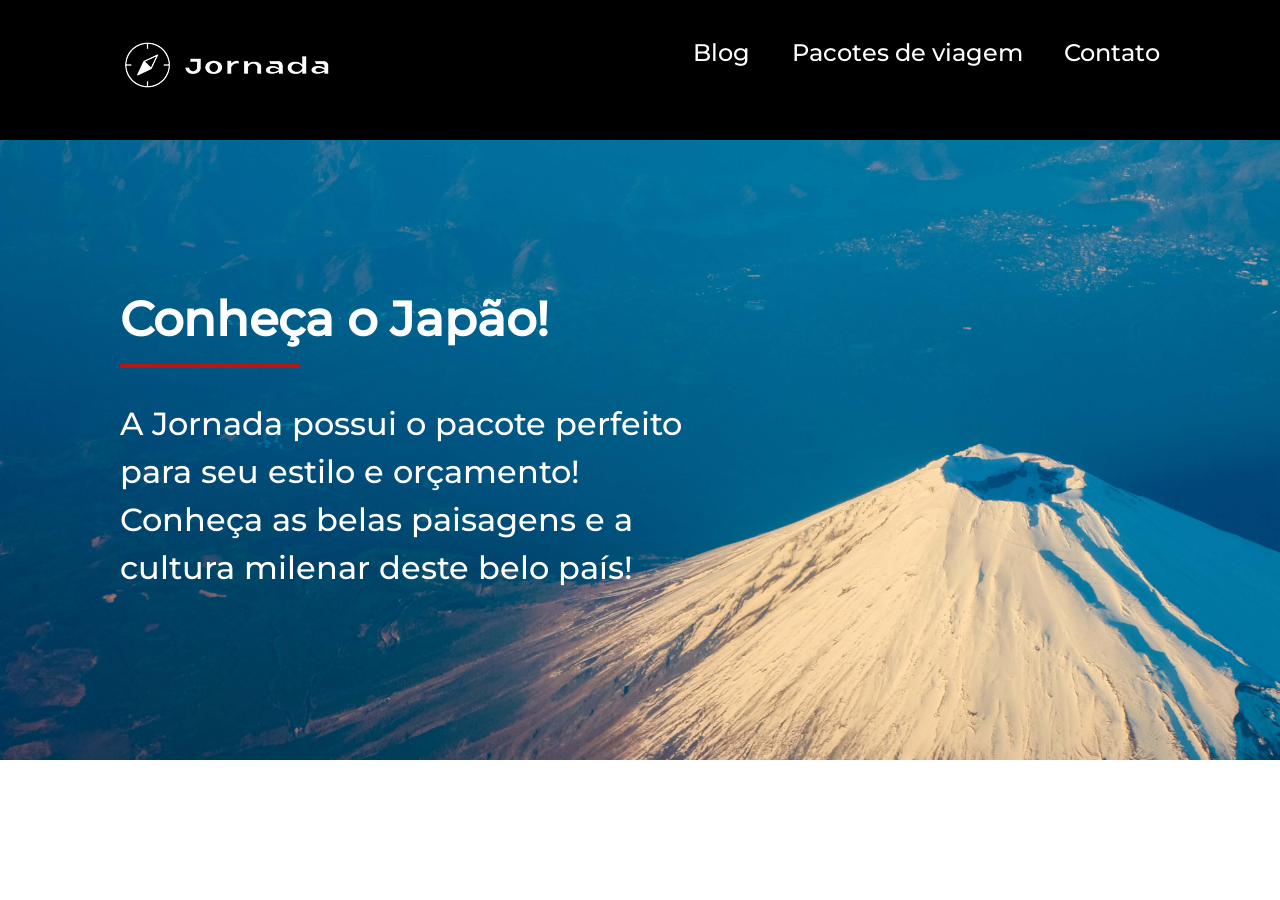
==== pacotes-de-viagem.html @ 2bd560ca "finaliza secao de hero" ====
<!doctype html>
<html lang="pt-br">
  <head>
    <meta charset="UTF-8" />
    <meta name="viewport" content="width=device-width, initial-scale=1.0" />
    <meta
      name="description"
      content="Jornada Viagens, uma agência apaixonada por criar viagens inesquecíveis"
    />
    <meta name="og:title" content="Jornada Viagens" />
    <meta
      name="og:description "
      content="Jornada Viagens, somos uma agência apaixonada por criar viagens inesquecíveis"
    />
    <meta
      name="og:image "
      content="https://juliazucarelli.github.io/jornada-viagens/img/logo-footer.png"
    />
    <meta name="og:type " content="website" />
    <meta
      name="og:url "
      content="https://juliazucarelli.github.io/jornada-viagens"
    />

    <link rel="stylesheet" href="./css/style.css" />
    <link rel="icon" href="favicon.svg" type="xml/svg" />
    <title>Jornada Viagens</title>
  </head>
  <body>
    <header class="main-header">
      <a class="logo" href="index.html" title="voltar para a página inicial">
        <img
          class="img-mobile"
          src="img/bussola-jornada-branca.png"
          alt="bussola do logo Jornada Viagens na cor branca"
        />
        <img
          class="img-desktop"
          src="img/bussola-texto-jornada-branca.png"
          alt="bussola do logo Jornada Viagens na cor branca"
        />
      </a>
      <div class="navigation-menu">
        <label for="menu"> <img src="img/menu.png" alt="menu" /> </label>
        <input type="checkbox" name="" id="menu" hidden />
        <nav>
          <ul class="list-links">
            <li>
              <a href="blog.html" target="_blank" title="acessar blog">Blog</a>
            </li>
            <li>
              <a
                href="pacotes.html"
                target="_blank"
                title="acessar pacotes de viagem"
                >Pacotes de viagem</a
              >
            </li>
            <li>
              <a href="contato.html" target="_blank" title="acessar contato"
                >Contato</a
              >
            </li>
          </ul>
        </nav>
      </div>
    </header>

    <section class="travel-packages hero">
      <div class="hero-img">
        <div class="hero-content">
          <h1>Conheça o Japão!</h1>
          <hr />
          <p>
            A Jornada possui o pacote perfeito para seu estilo e orçamento!
            Conheça as belas paisagens e a cultura milenar deste belo país!
          </p>
        </div>
      </div>
    </section>
  </body>
</html>
---- css/style.css ----
@import url(global.css);
@import url(header.css);
@import url(hero.css);
@import url(offers.css);
@import url(categories.css);
@import url(destinations.css);
@import url(payments.css);
@import url(testimonials.css);
@import url(footer.css);
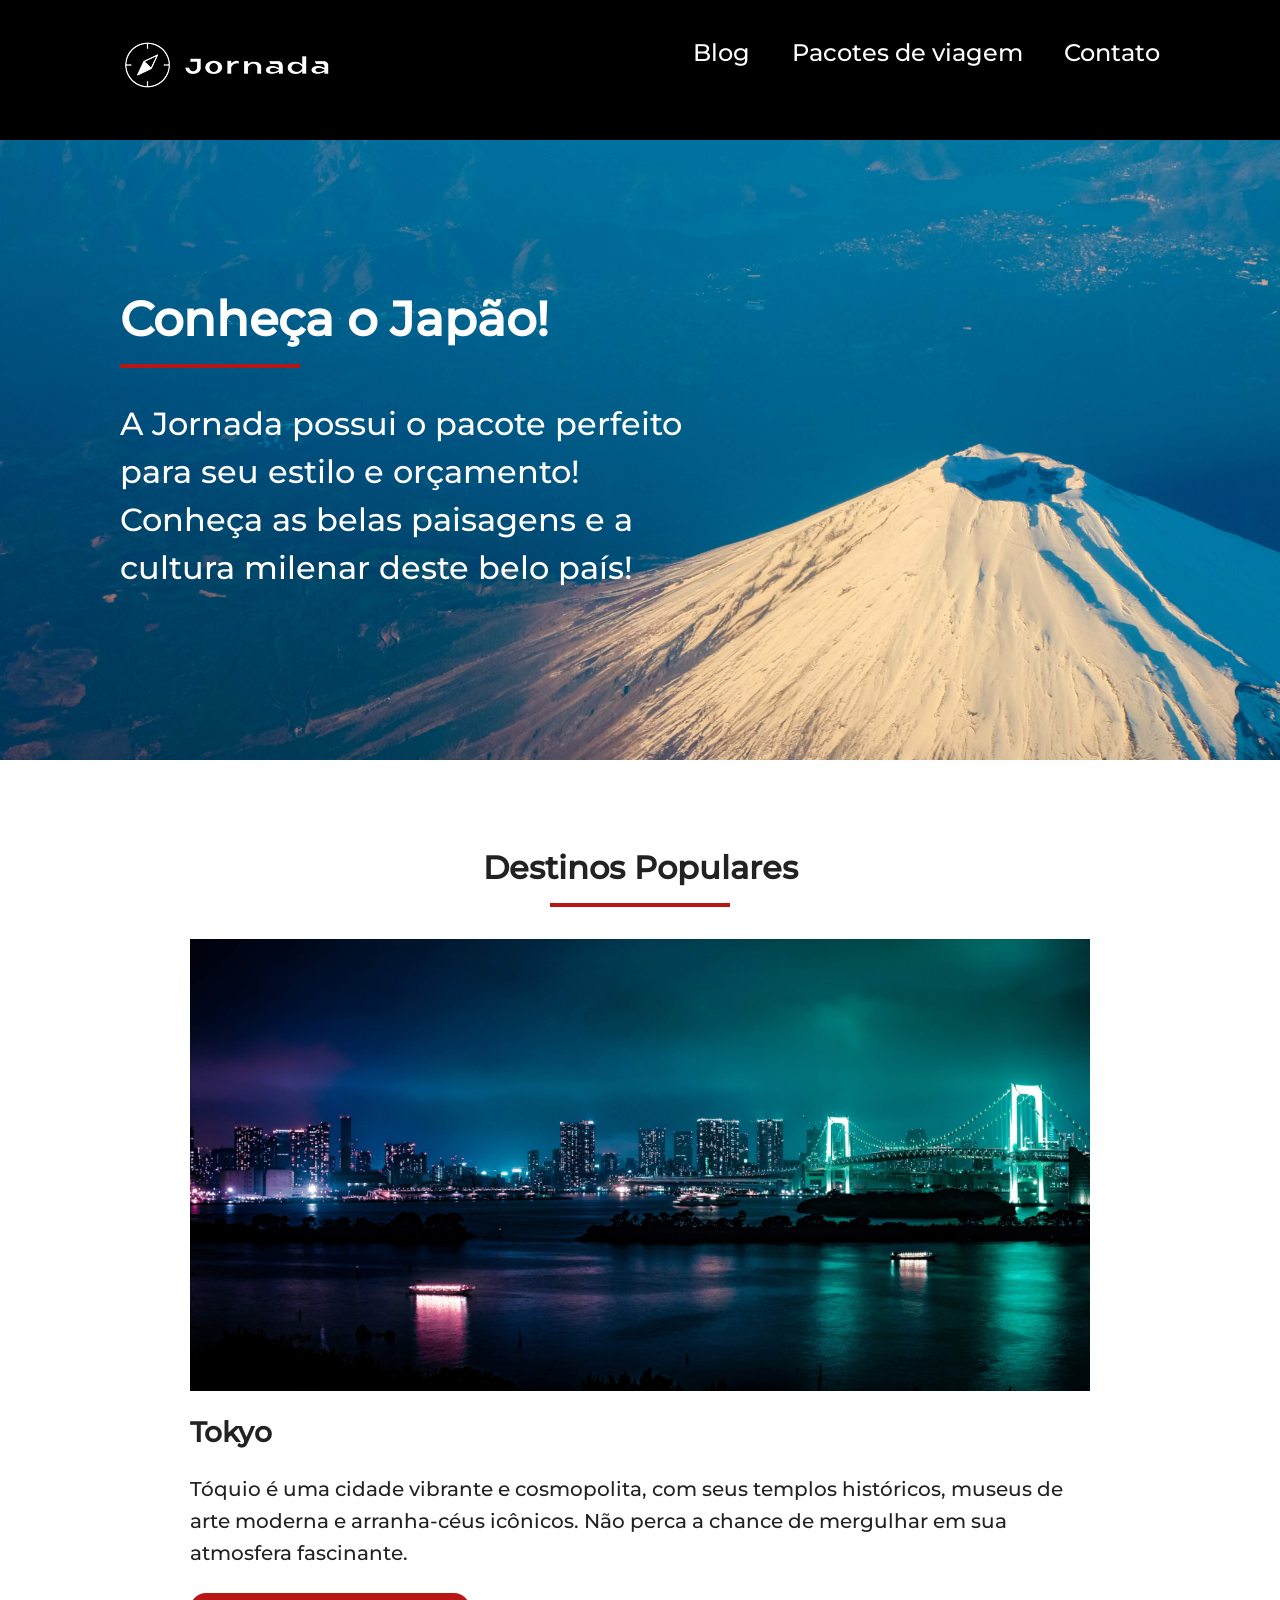
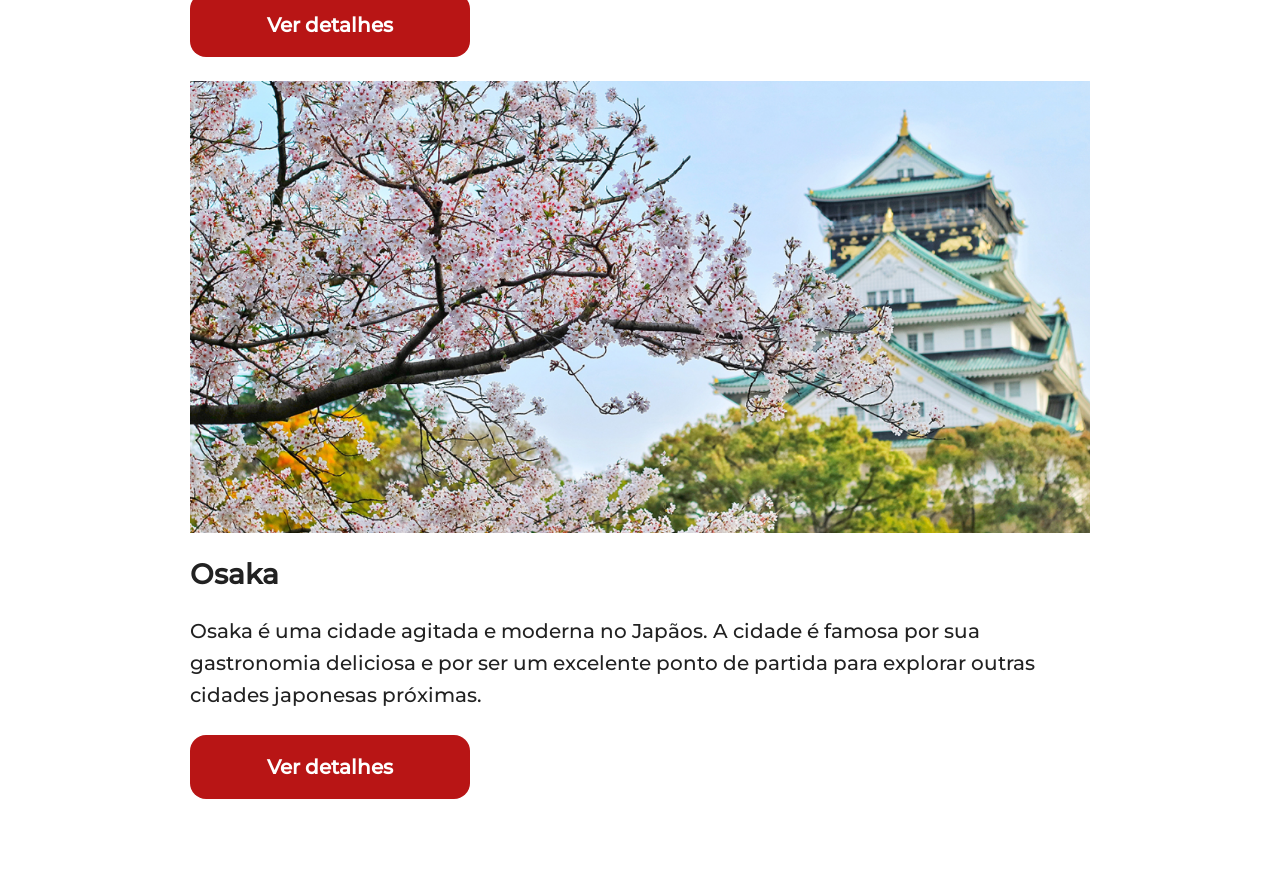
==== commit 307dfbe7: "adiciona sessao de destinos de excursao" ====
--- a/pacotes-de-viagem.html
+++ b/pacotes-de-viagem.html
@@ -78,5 +78,55 @@
         </div>
       </div>
     </section>
+
+    <section class="destination section">
+      <div class="section-title">
+        <h2>Destinos Populares</h2>
+        <hr />
+      </div>
+      <div class="destination-items">
+        <article class="item tokyo">
+          <header>
+            <div class="img-item"></div>
+            <h3 class="content-title">Tokyo</h3>
+          </header>
+          <p class="content-text">
+            Tóquio é uma cidade vibrante e cosmopolita, com seus templos
+            históricos, museus de arte moderna e arranha-céus icônicos. Não
+            perca a chance de mergulhar em sua atmosfera fascinante.
+          </p>
+          <footer>
+            <a
+              href="#"
+              class="button"
+              target="_blank"
+              title="veja mais detalhes do destino Tokyo"
+              >Ver detalhes</a
+            >
+          </footer>
+        </article>
+
+        <article class="item osaka">
+          <header>
+            <div class="img-item"></div>
+            <h3 class="content-title">Osaka</h3>
+          </header>
+          <p class="content-text">
+            Osaka é uma cidade agitada e moderna no Japãos. A cidade é famosa
+            por sua gastronomia deliciosa e por ser um excelente ponto de
+            partida para explorar outras cidades japonesas próximas.
+          </p>
+          <footer>
+            <a
+              href="#"
+              class="button"
+              target="_blank"
+              title="veja mais detalhes do destino Osaka"
+              >Ver detalhes</a
+            >
+          </footer>
+        </article>
+      </div>
+    </section>
   </body>
 </html>
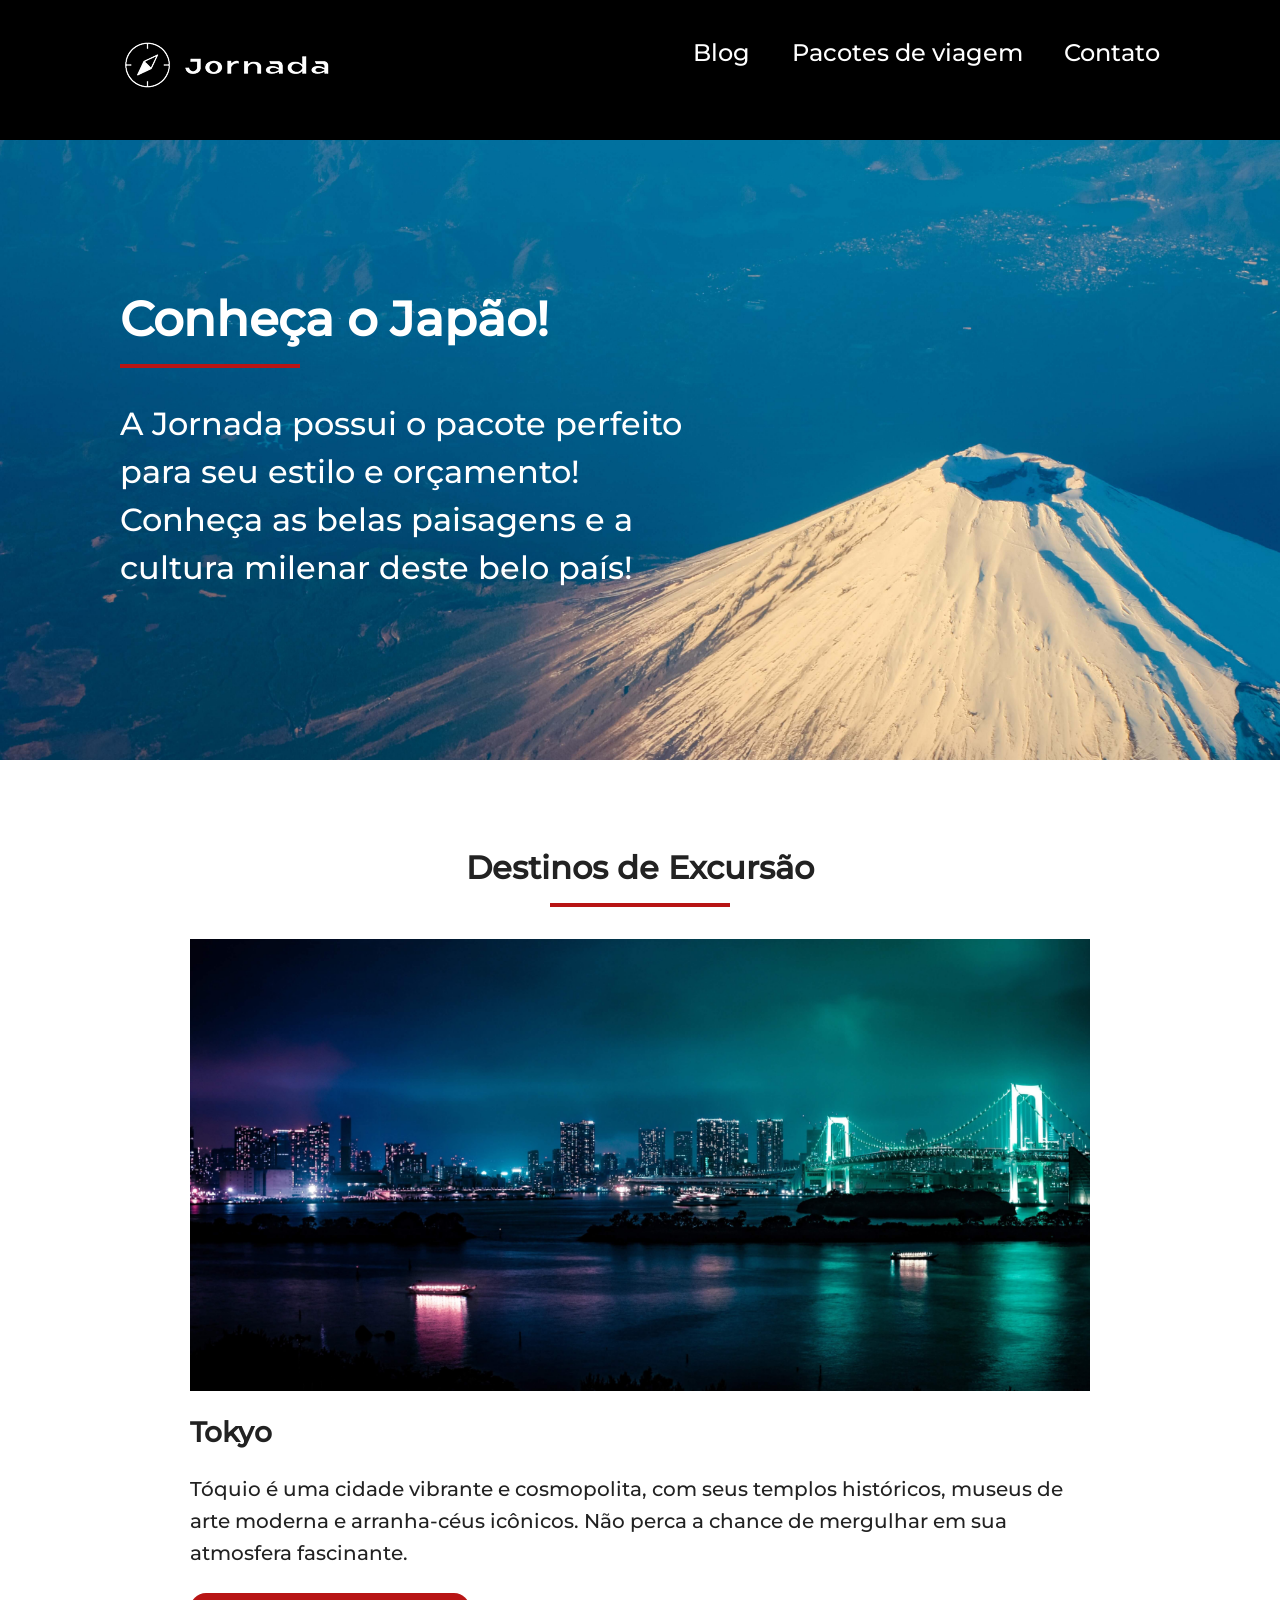
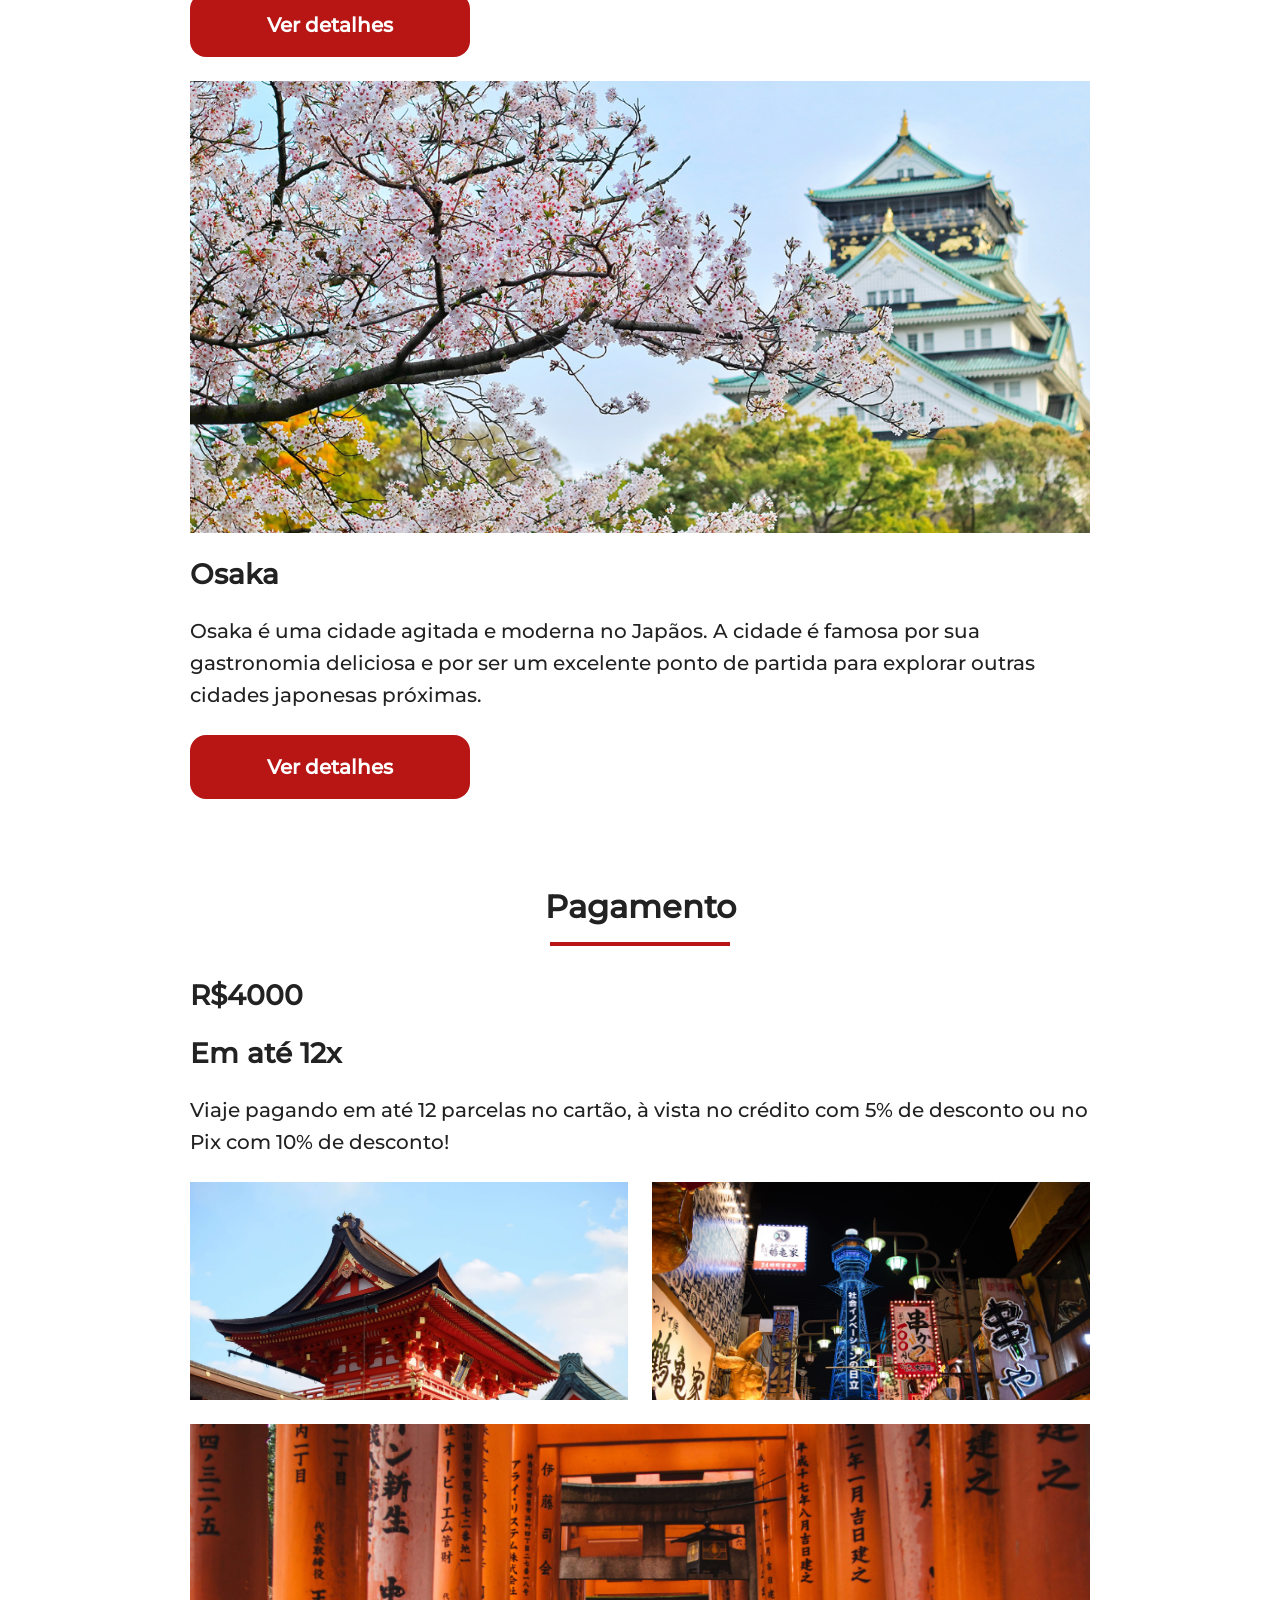
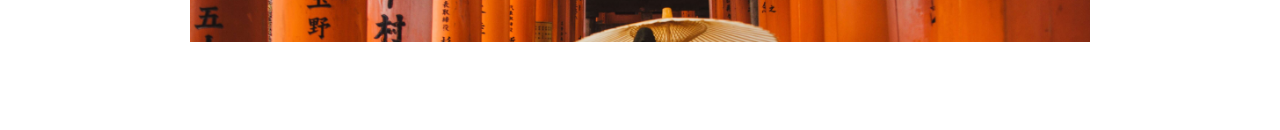
==== commit ebfe2115: "adiciona sessao de parcelamento" ====
--- a/pacotes-de-viagem.html
+++ b/pacotes-de-viagem.html
@@ -81,7 +81,7 @@
 
     <section class="destination section">
       <div class="section-title">
-        <h2>Destinos Populares</h2>
+        <h2>Destinos de Excursão</h2>
         <hr />
       </div>
       <div class="destination-items">
@@ -128,5 +128,37 @@
         </article>
       </div>
     </section>
+
+    <section class="travel-packages payments section">
+      <div class="section-title">
+        <h2>Pagamento</h2>
+        <hr />
+      </div>
+      <div class="content-container">
+        <div class="text-content">
+          <h3 class="content-title">R$4000</h3>
+          <h3 class="content-title">Em até 12x</h3>
+
+          <p class="content-text">
+            Viaje pagando em até 12 parcelas no cartão, à vista no crédito com
+            5% de desconto ou no Pix com 10% de desconto!
+          </p>
+          <!-- <footer>
+            <a
+              href="#"
+              class="button"
+              target="_blank"
+              title="veja mais detalhes do destino Tokyo"
+              >Ver detalhes</a
+            >
+          </footer> -->
+        </div>
+        <div class="image-gallery">
+          <div class="image first"></div>
+          <div class="image second"></div>
+          <div class="image thirdy colspan-2"></div>
+        </div>
+      </div>
+    </section>
   </body>
 </html>
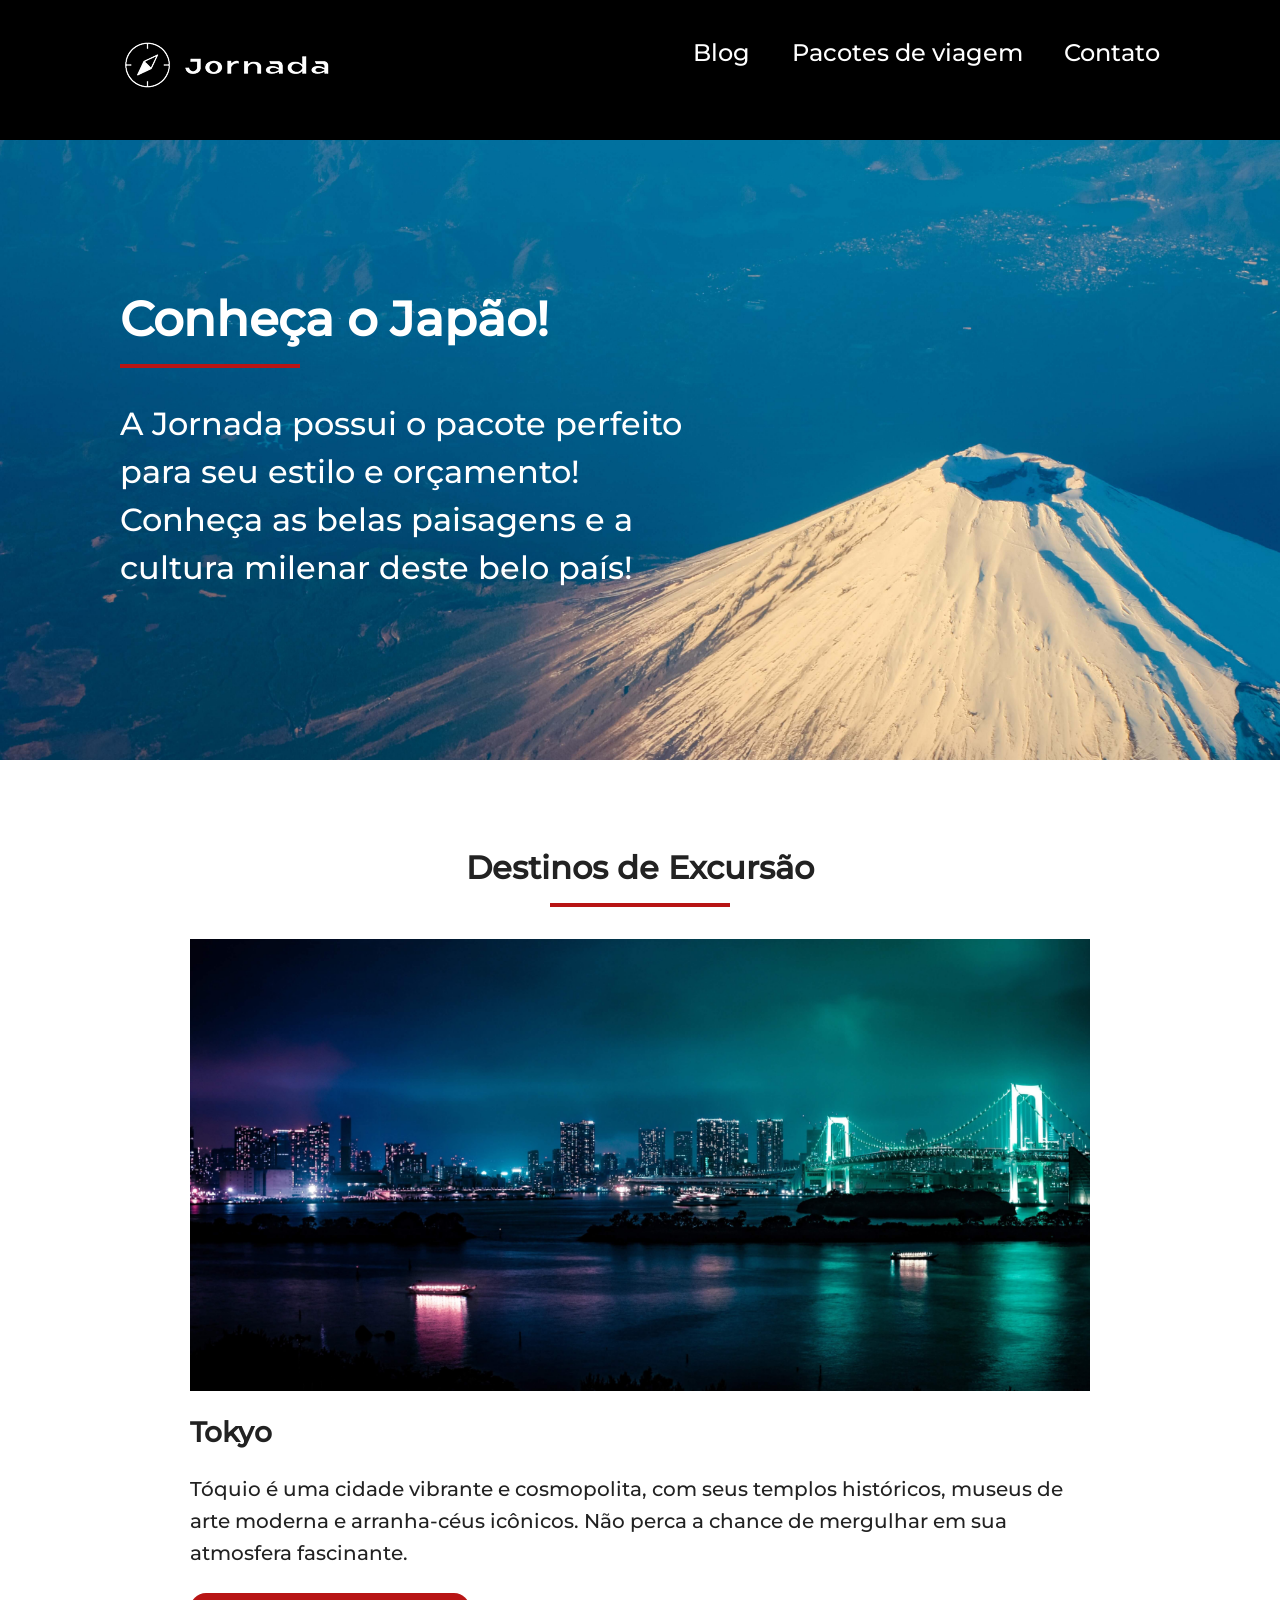
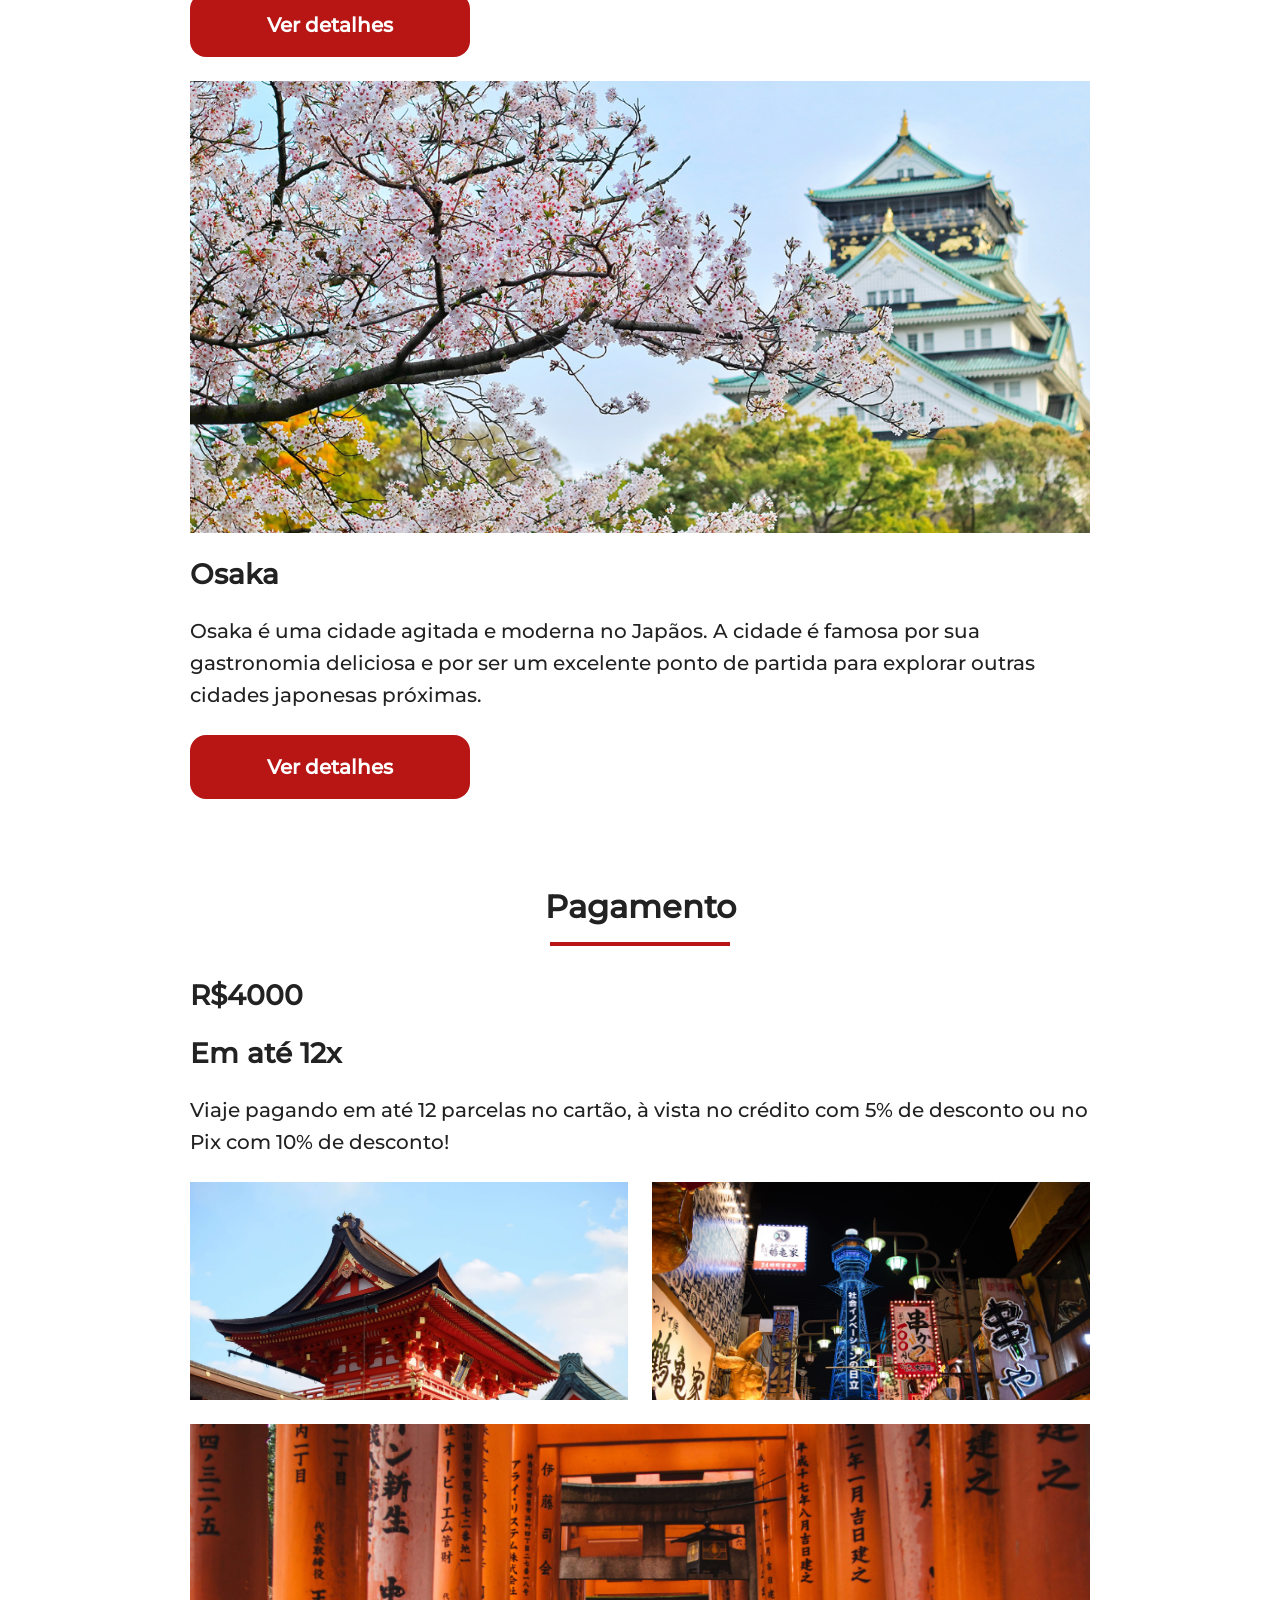
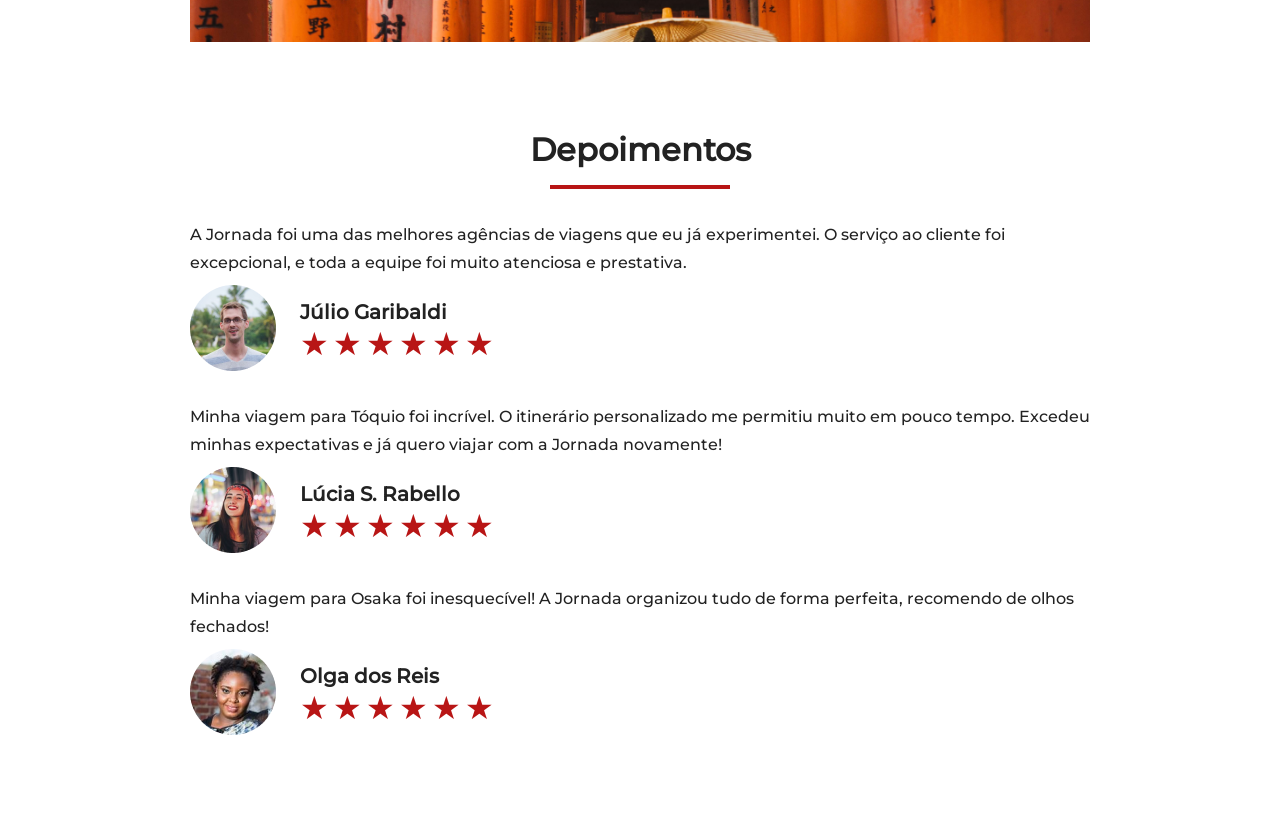
==== commit 1300ce84: "adiciona sessao de depoimentos" ====
--- a/pacotes-de-viagem.html
+++ b/pacotes-de-viagem.html
@@ -160,5 +160,93 @@
         </div>
       </div>
     </section>
+
+    <section class="testimonial section">
+      <div class="section-title">
+        <h2>Depoimentos</h2>
+        <hr />
+      </div>
+      <div class="testimonial-container">
+        <article>
+          <header>
+            <p>
+              A Jornada foi uma das melhores agências de viagens que eu já
+              experimentei. O serviço ao cliente foi excepcional, e toda a
+              equipe foi muito atenciosa e prestativa.
+            </p>
+          </header>
+          <footer>
+            <img
+              src="img/travel-packages/avatar-julio.png"
+              alt="imagem de perfil do cliente Julio Garibaldi"
+            />
+            <div class="profile-content">
+              <h3>Júlio Garibaldi</h3>
+              <div class="rating">
+                <span class="star">★</span>
+                <span class="star">★</span>
+                <span class="star">★</span>
+                <span class="star">★</span>
+                <span class="star">★</span>
+                <span class="star">★</span>
+              </div>
+            </div>
+          </footer>
+        </article>
+
+        <article>
+          <header>
+            <p>
+              Minha viagem para Tóquio foi incrível. O itinerário personalizado
+              me permitiu muito em pouco tempo. Excedeu minhas expectativas e já
+              quero viajar com a Jornada novamente!
+            </p>
+          </header>
+          <footer>
+            <img
+              src="img/travel-packages/avatar-lucia.png"
+              alt="imagem de perfil da cliente Lúcia S. Rabello"
+            />
+            <div class="profile-content">
+              <h3>Lúcia S. Rabello</h3>
+              <div class="rating">
+                <span class="star">★</span>
+                <span class="star">★</span>
+                <span class="star">★</span>
+                <span class="star">★</span>
+                <span class="star">★</span>
+                <span class="star">★</span>
+              </div>
+            </div>
+          </footer>
+        </article>
+
+        <article>
+          <header>
+            <p>
+              Minha viagem para Osaka foi inesquecível! A Jornada organizou tudo
+              de forma perfeita, recomendo de olhos fechados!
+            </p>
+          </header>
+          <footer>
+            <img
+              src="img/travel-packages/avatar-olga.png"
+              alt="imagem de perfil do cliente Lauro B. Matos"
+            />
+            <div class="profile-content">
+              <h3>Olga dos Reis</h3>
+              <div class="rating">
+                <span class="star">★</span>
+                <span class="star">★</span>
+                <span class="star">★</span>
+                <span class="star">★</span>
+                <span class="star">★</span>
+                <span class="star">★</span>
+              </div>
+            </div>
+          </footer>
+        </article>
+      </div>
+    </section>
   </body>
 </html>
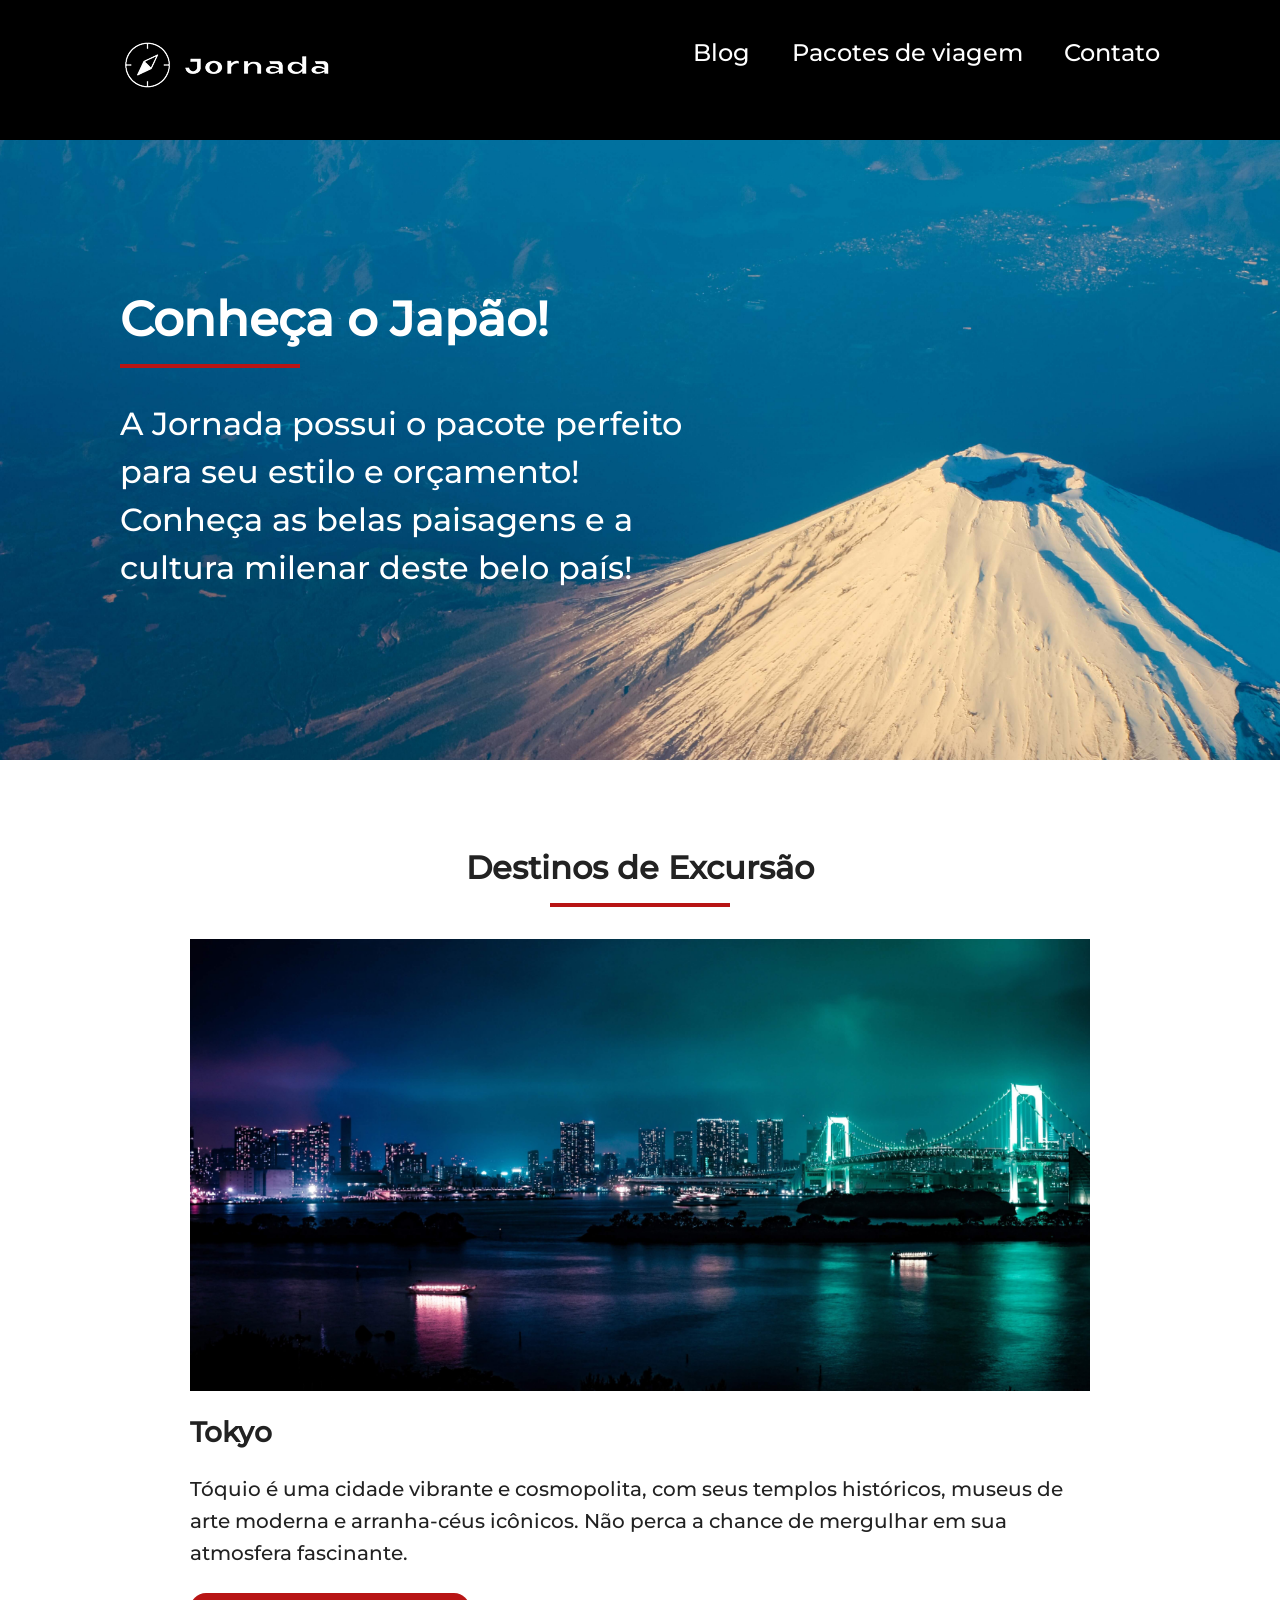
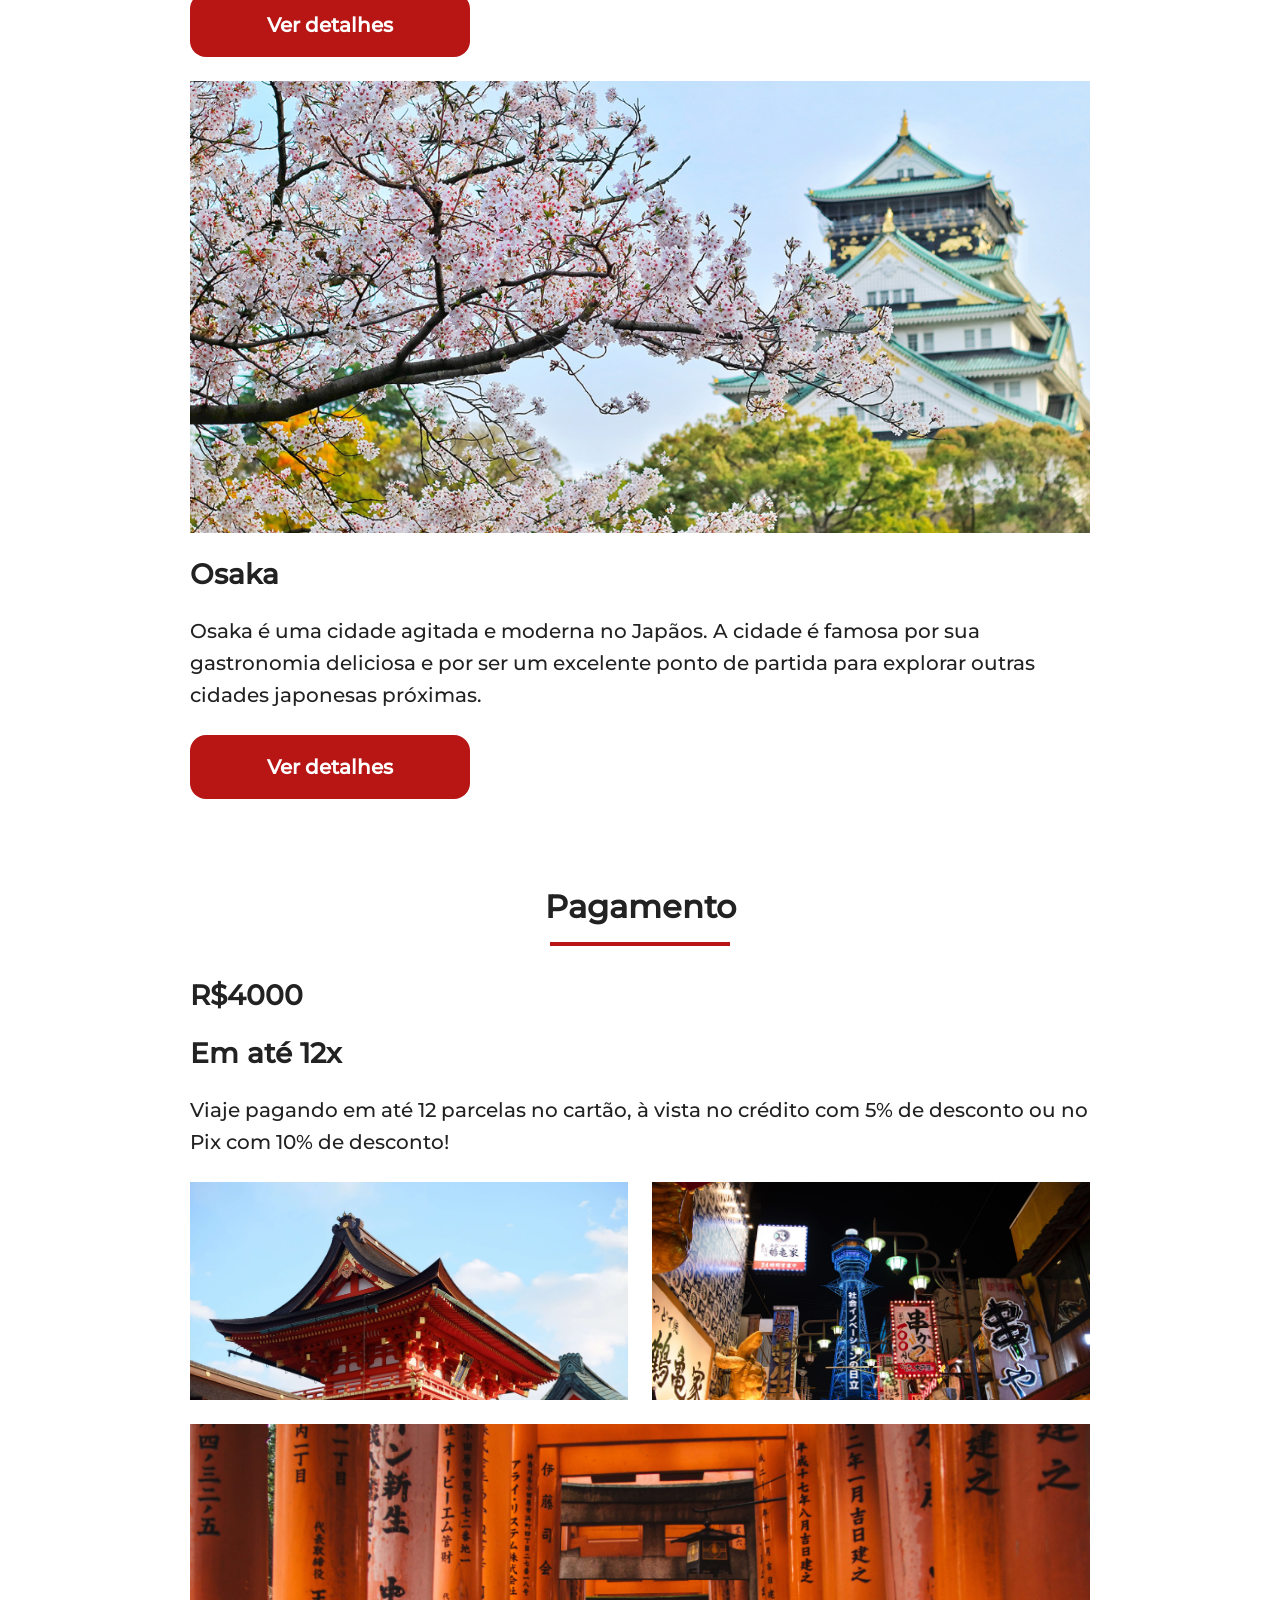
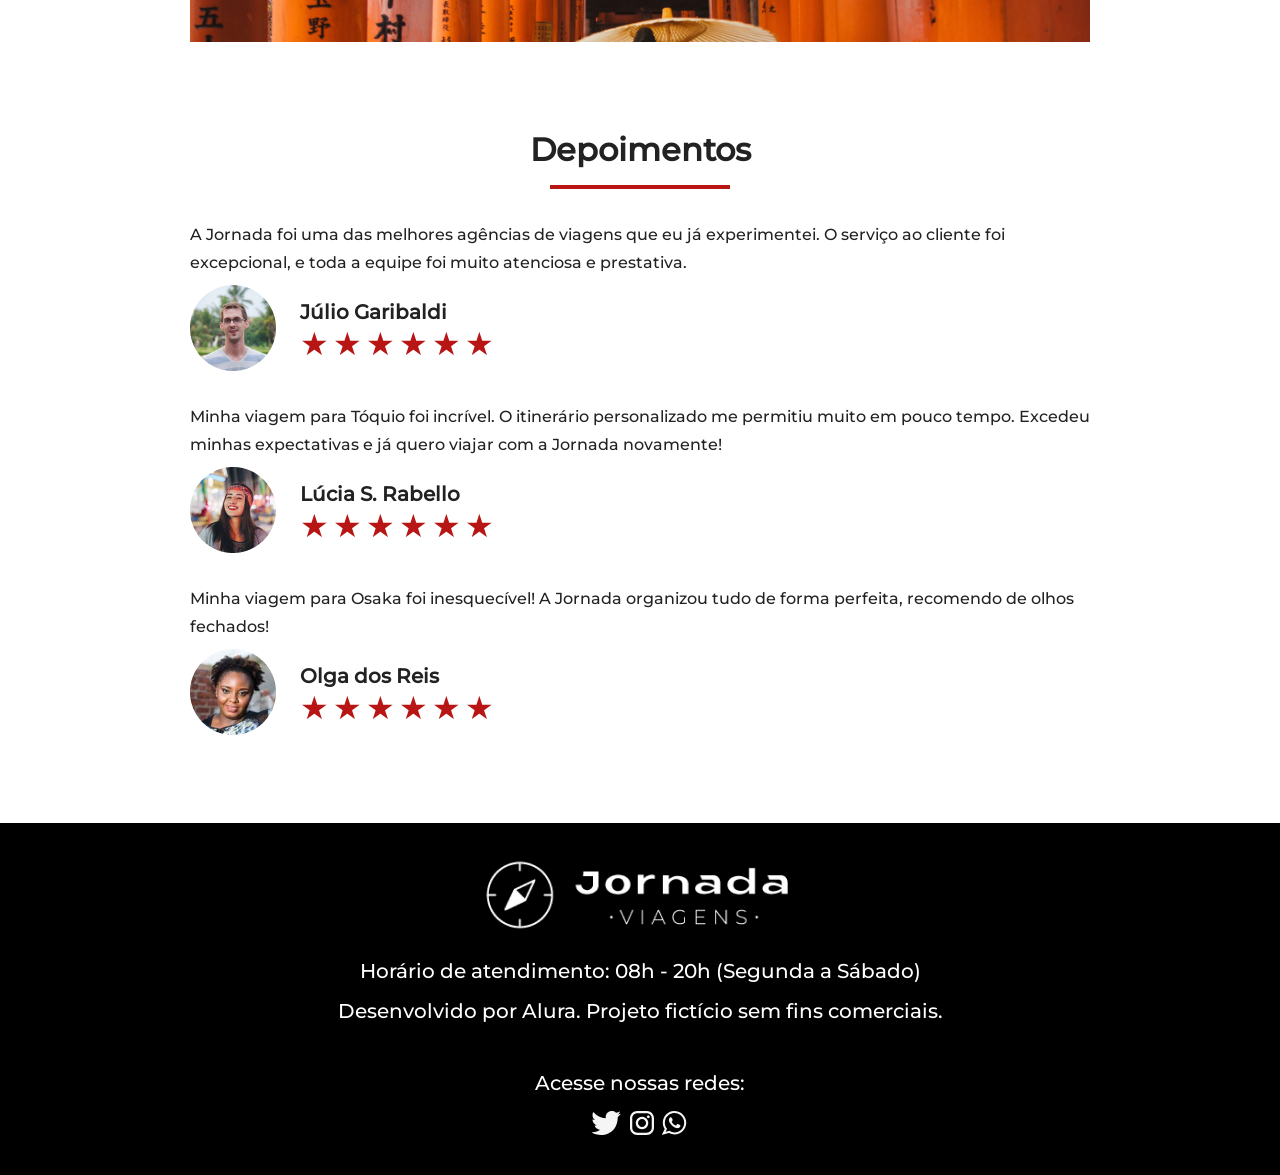
==== commit 947fb593: "adiciona footer" ====
--- a/pacotes-de-viagem.html
+++ b/pacotes-de-viagem.html
@@ -248,5 +248,29 @@
         </article>
       </div>
     </section>
+
+    <footer class="main-footer">
+      <div class="footer-content">
+        <img src="img/logo-footer.png" alt="logo completo Jornada Viagens" />
+        <p>Horário de atendimento: 08h - 20h (Segunda a Sábado)</p>
+        <p>Desenvolvido por Alura. Projeto fictício sem fins comerciais.</p>
+      </div>
+      <div class="footer-social">
+        <p>Acesse nossas redes:</p>
+
+        <a href="#" target="_blank" title="Acesse o Twitter do Jornada Viagens"
+          ><img
+            src="img/icone-twitter.svg"
+            alt="icone do Twitter na cor branca"
+        /></a>
+        <a href="#" target="_blank" title="Acesse o Twitter do Jornada Viagens"
+          ><img
+            src="img/icone-instagram.svg"
+            alt="icone do Twitter na cor branca" /></a
+        ><a href="#" target="_blank" title="Acesse o Twitter do Jornada Viagens"
+          ><img src="img/icone-wpp.svg" alt="icone do Twitter na cor branca"
+        /></a>
+      </div>
+    </footer>
   </body>
 </html>
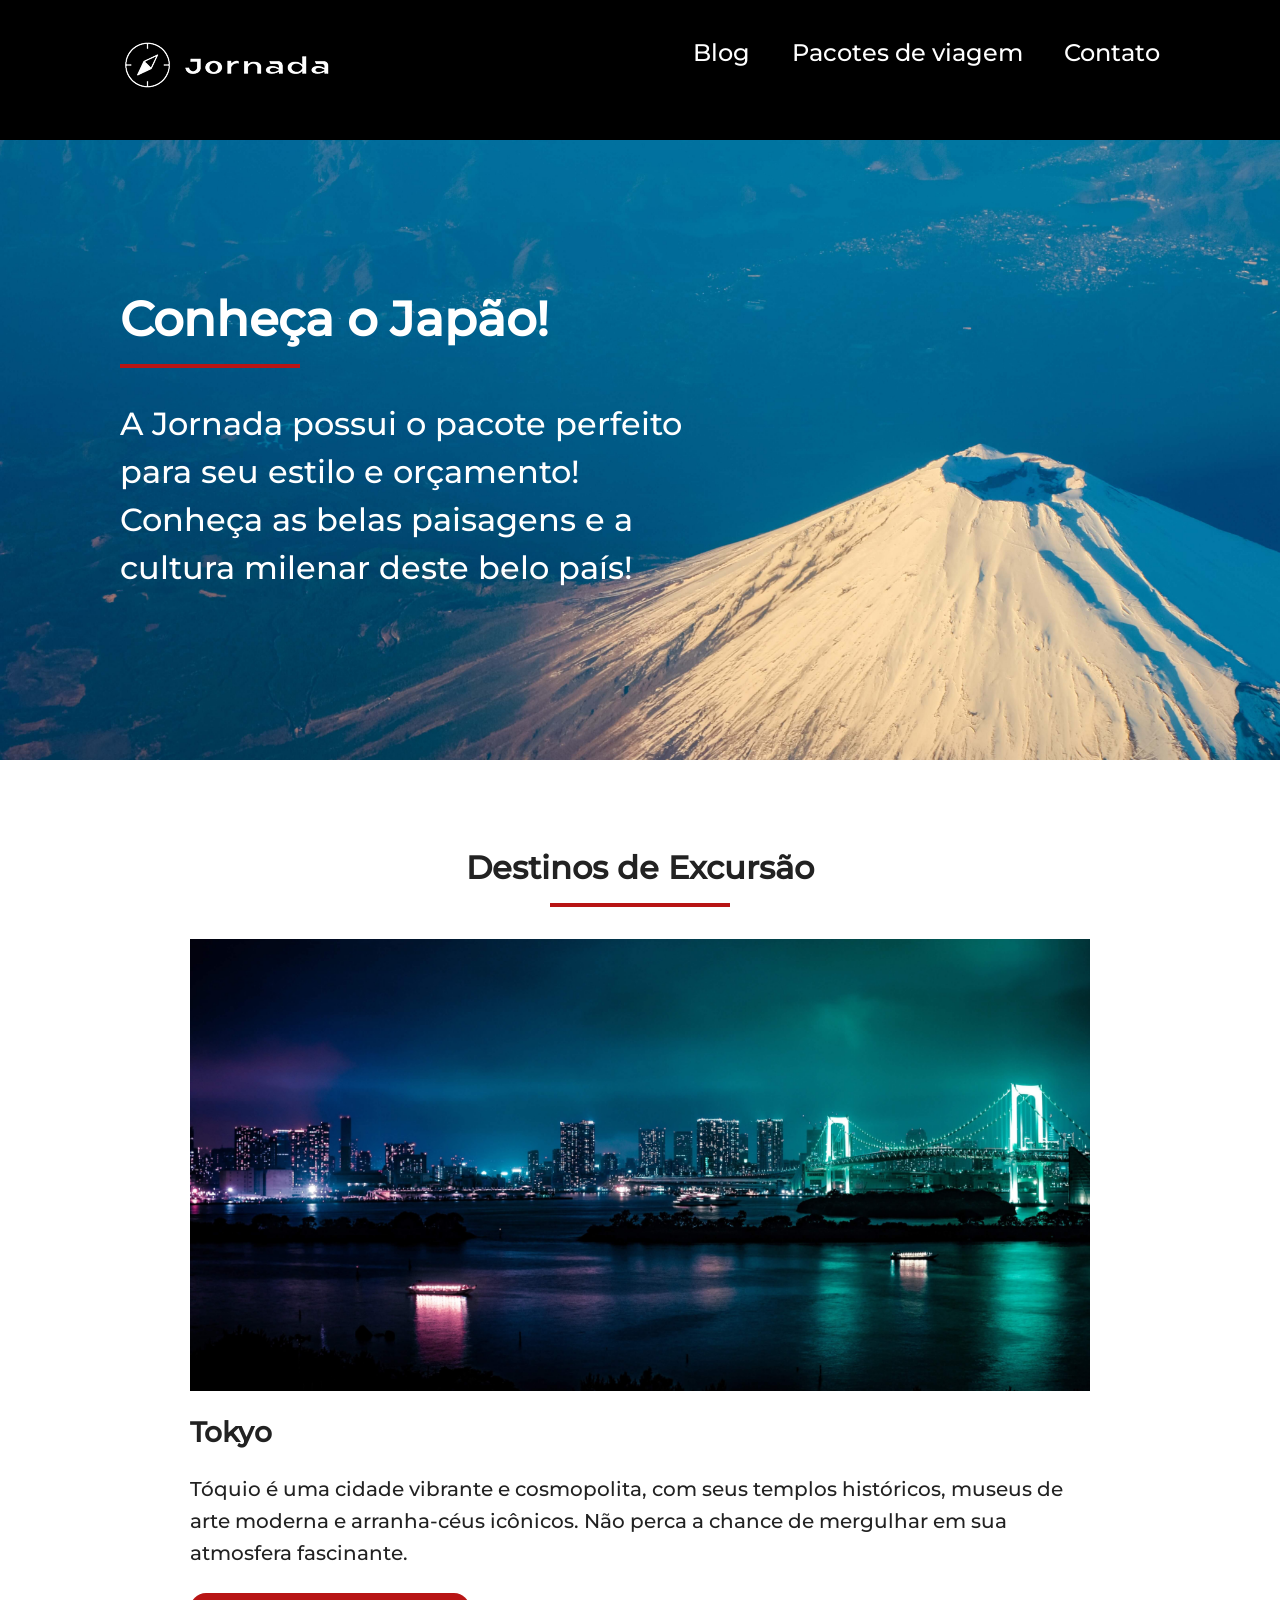
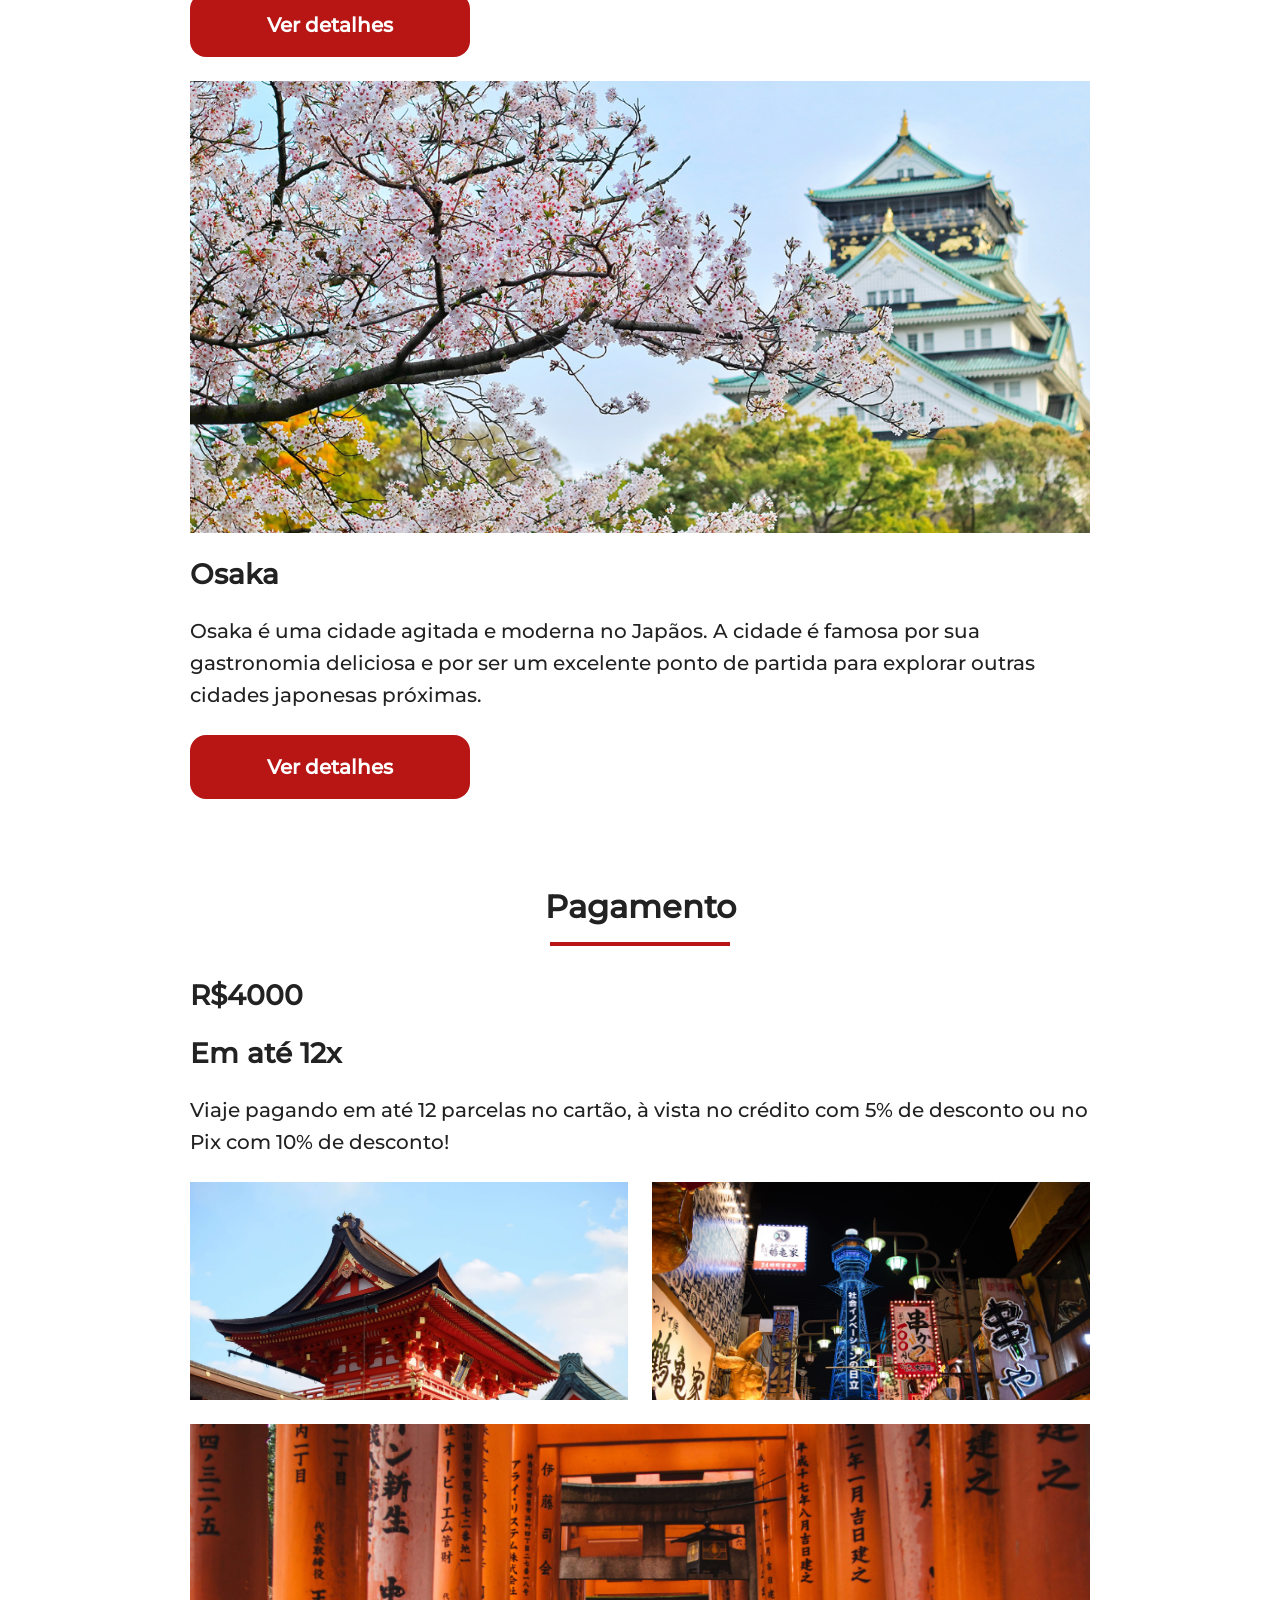
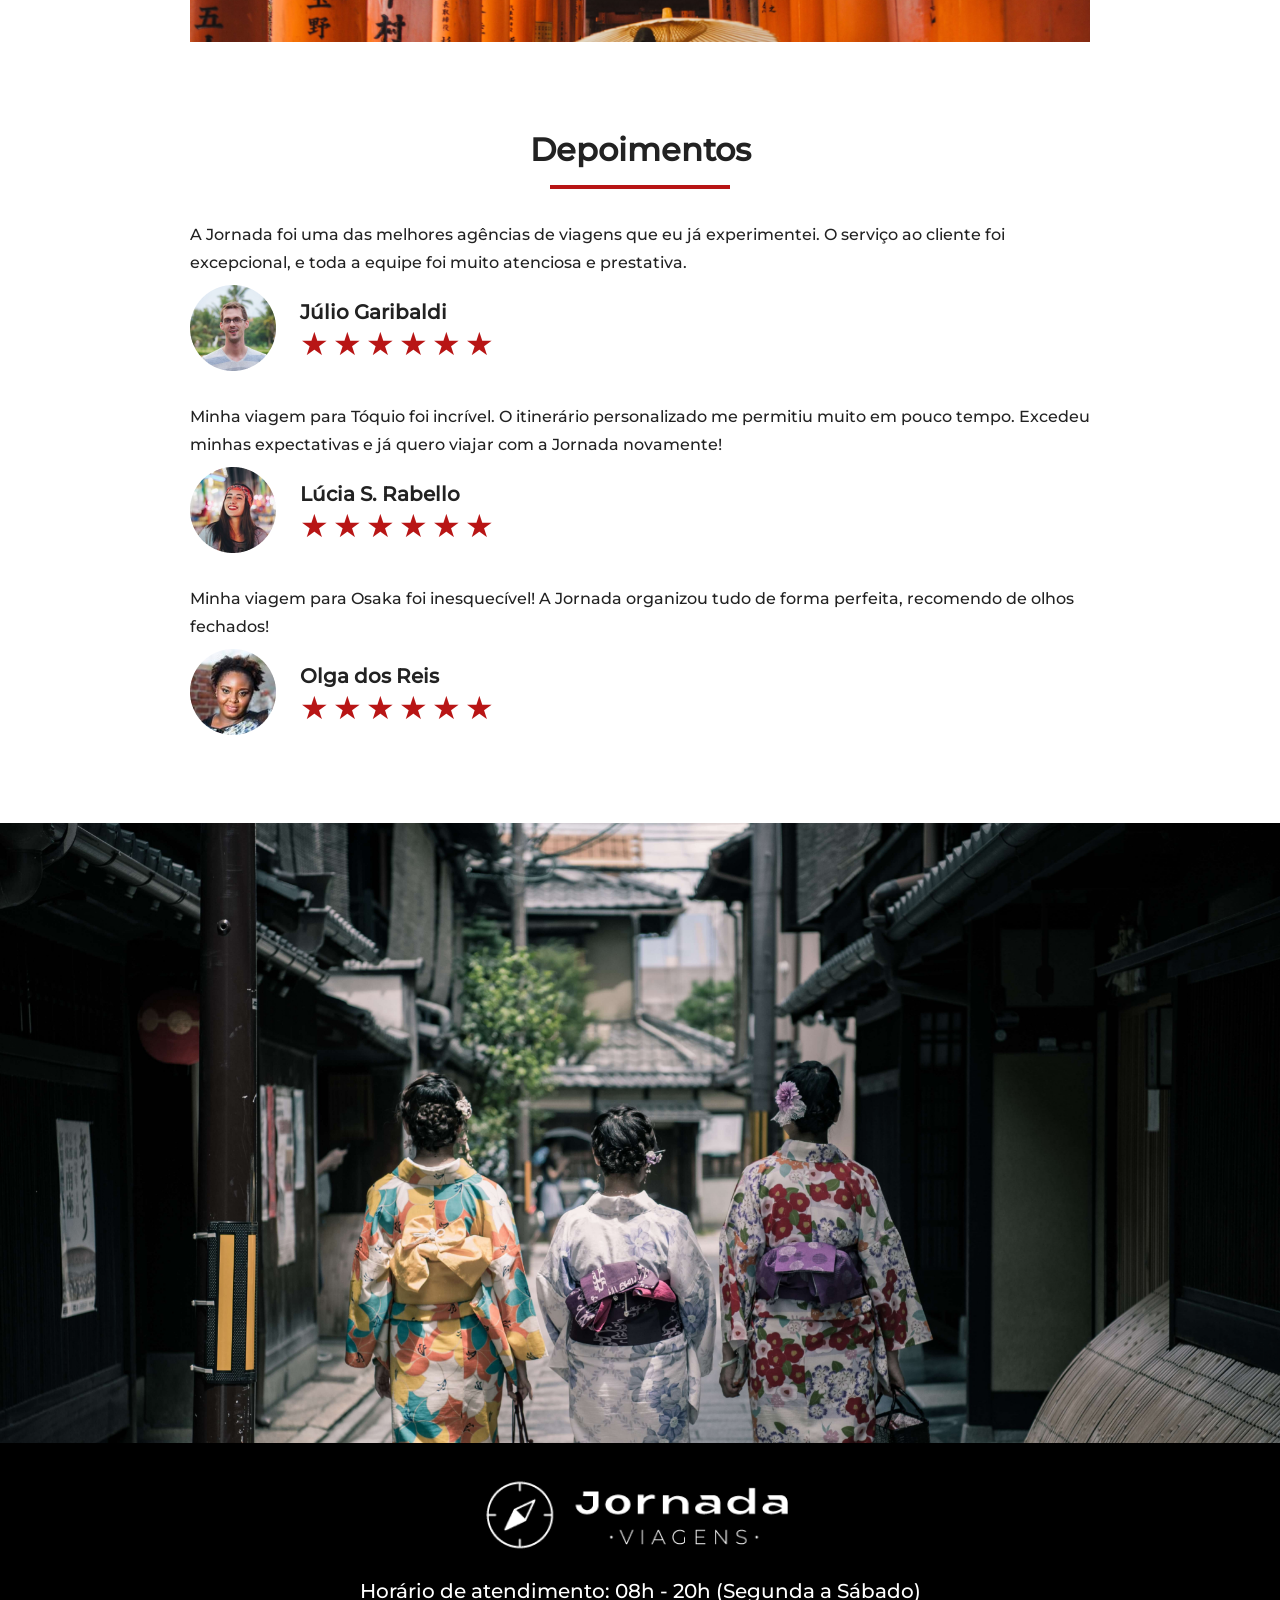
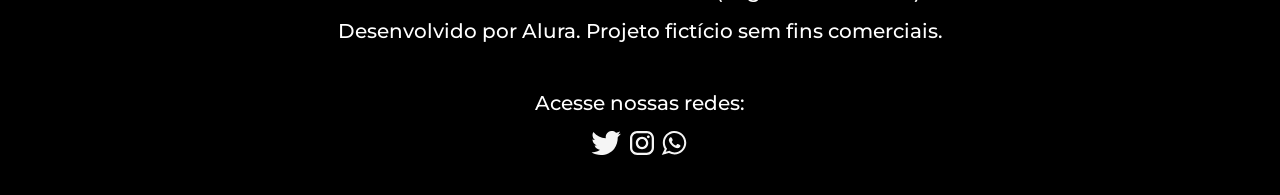
==== commit 4d90359e: "adiciona imagens de hero bottom" ====
--- a/pacotes-de-viagem.html
+++ b/pacotes-de-viagem.html
@@ -249,6 +249,10 @@
       </div>
     </section>
 
+    <section class="travel-packages bottom-hero">
+      <div class="hero-img"></div>
+    </section>
+
     <footer class="main-footer">
       <div class="footer-content">
         <img src="img/logo-footer.png" alt="logo completo Jornada Viagens" />
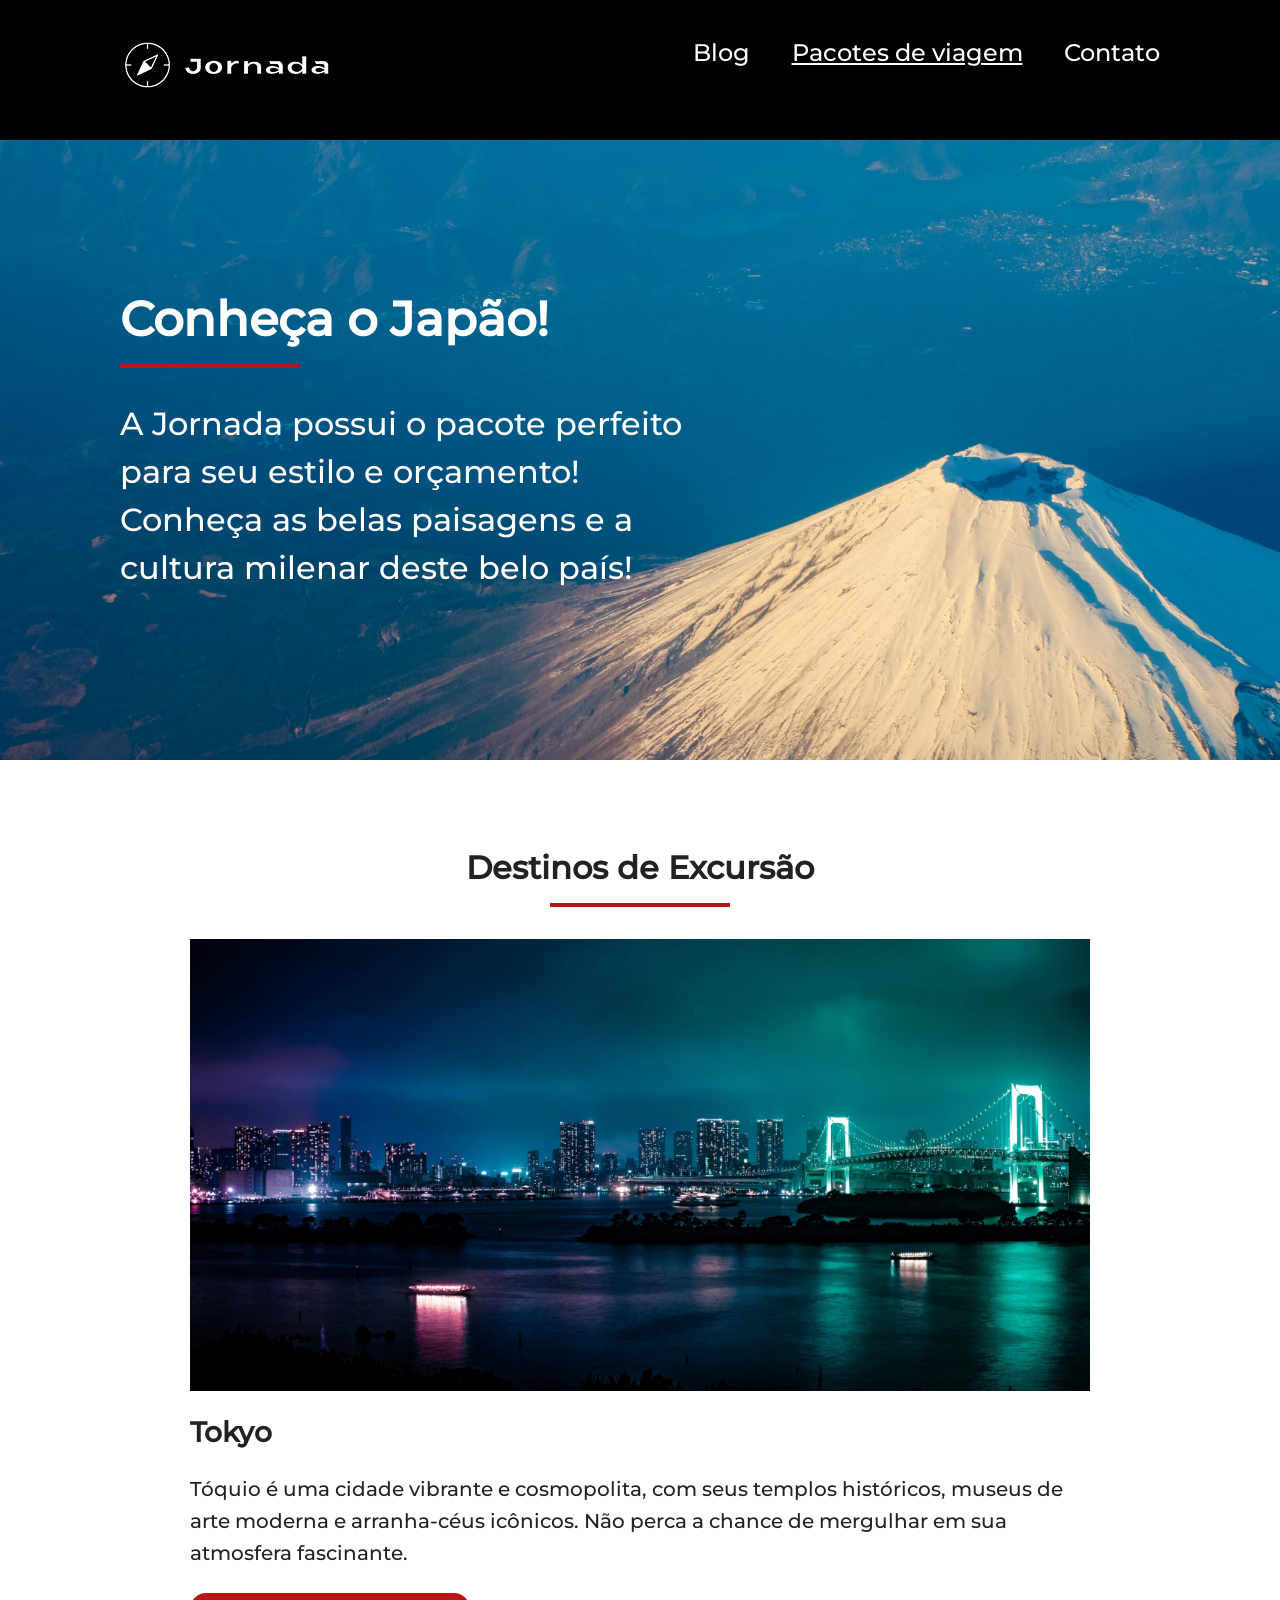
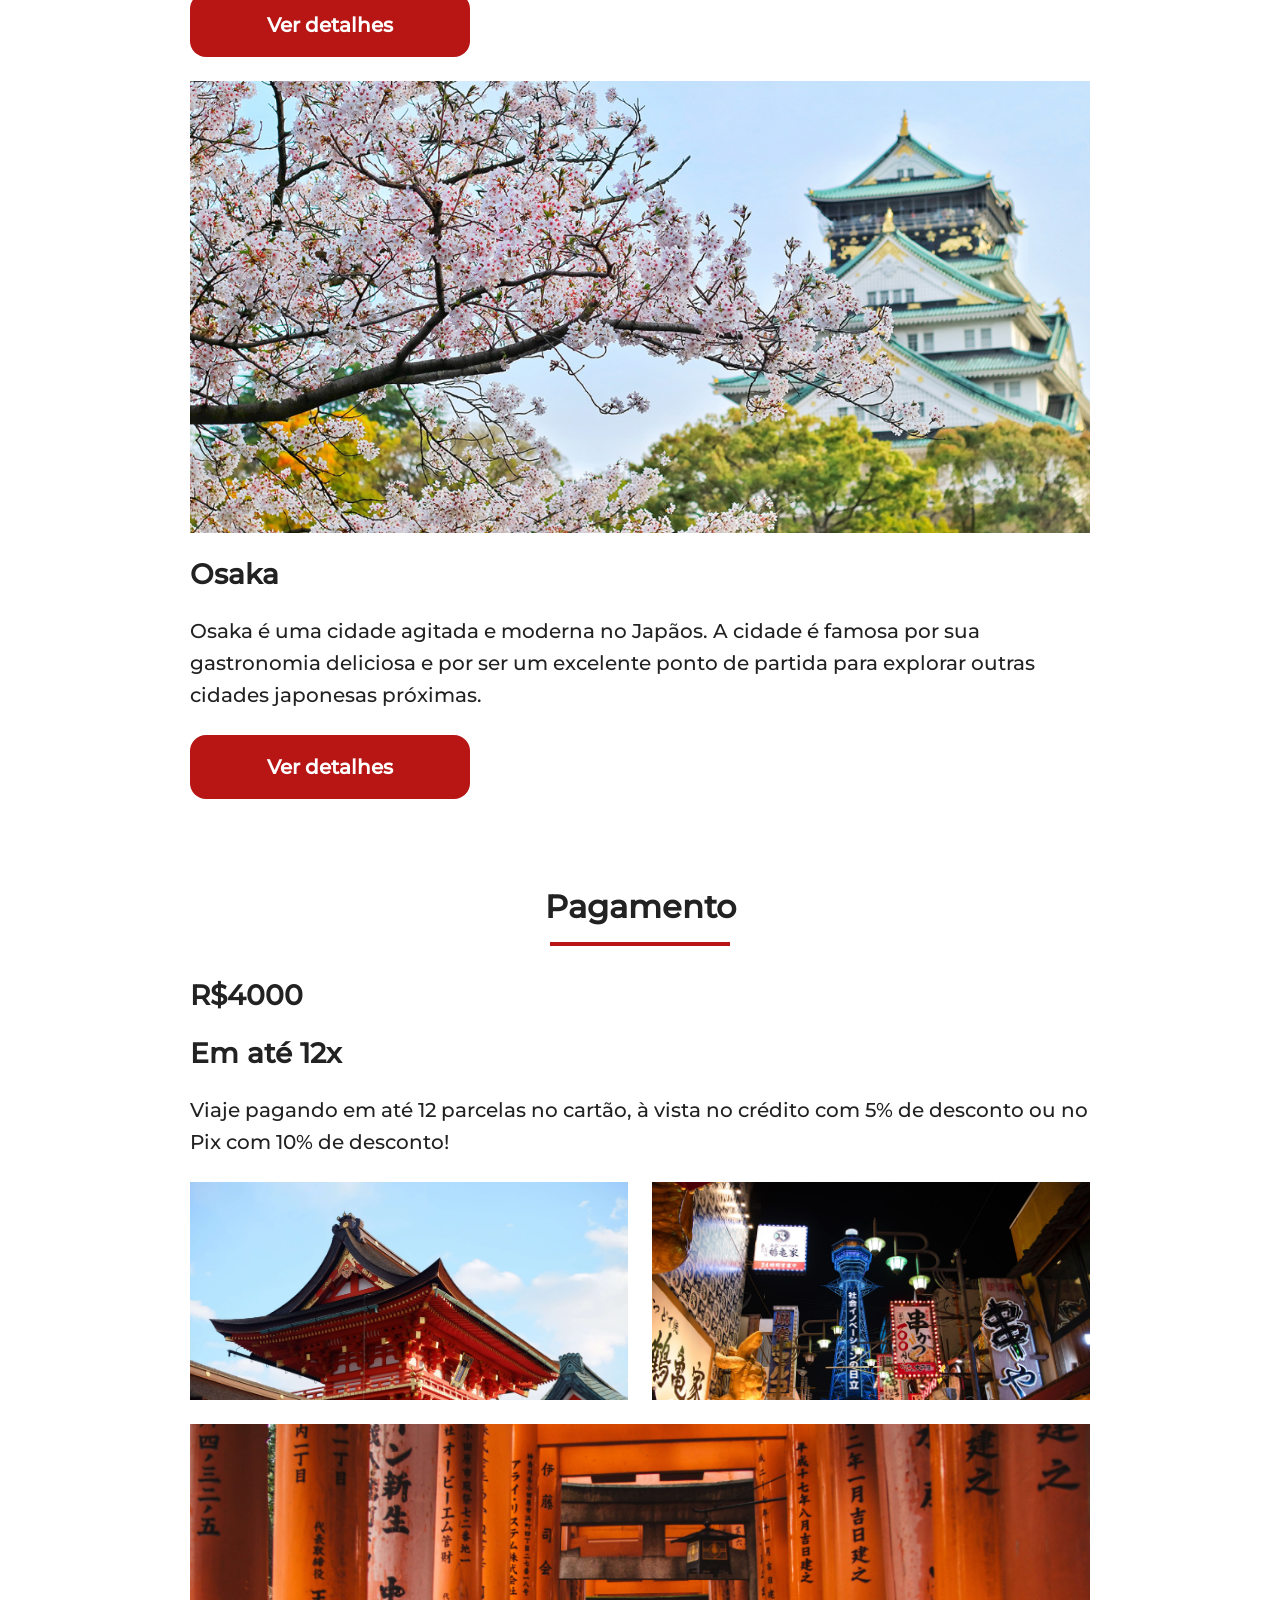
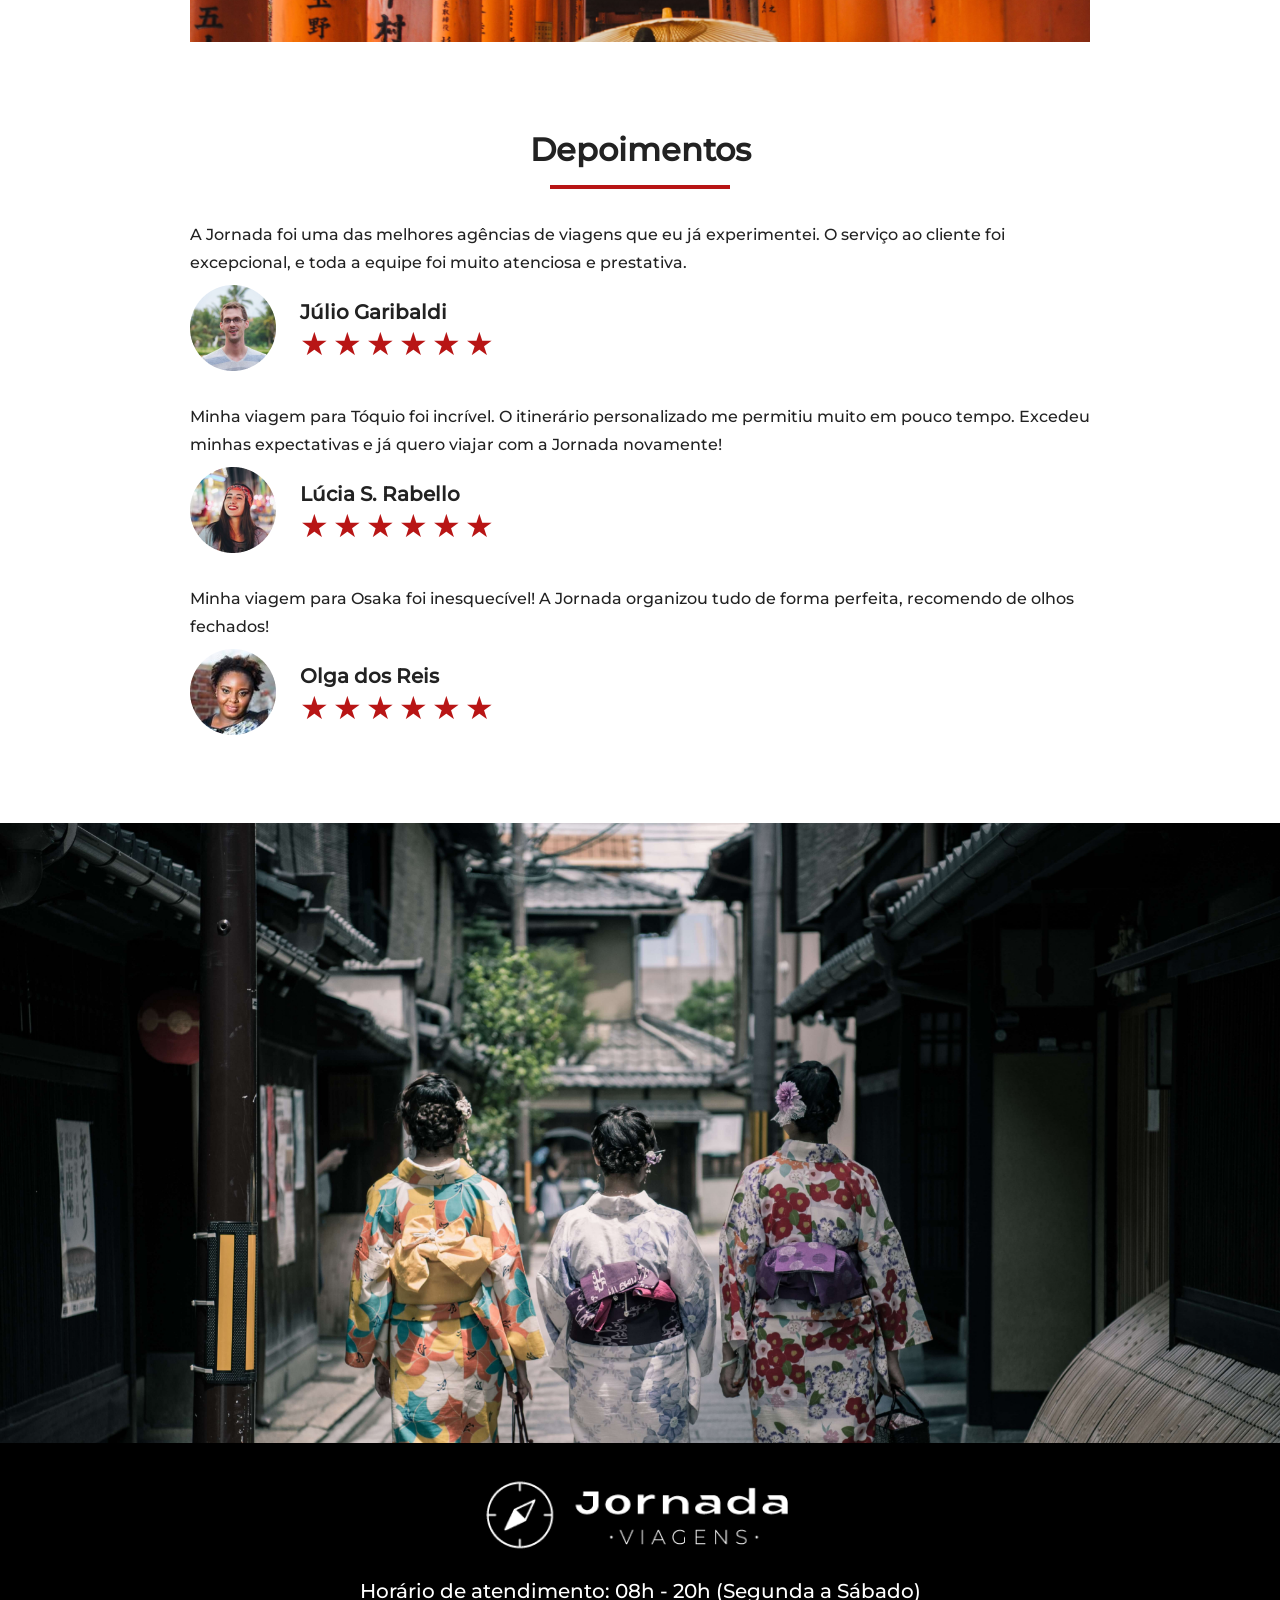
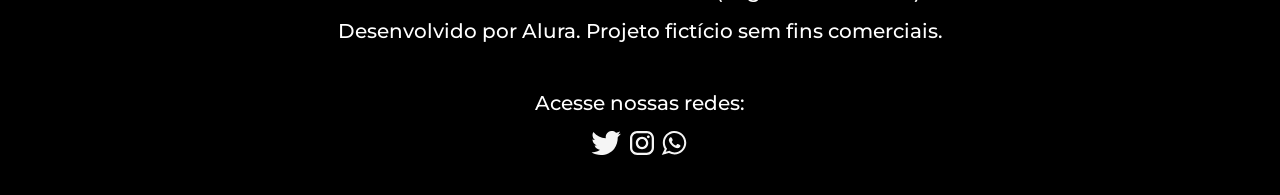
==== commit 5f997d4a: "adiciona active" ====
--- a/pacotes-de-viagem.html
+++ b/pacotes-de-viagem.html
@@ -50,9 +50,10 @@
             </li>
             <li>
               <a
-                href="pacotes.html"
+                class="active"
+                href="pacotes-de-viagem.html"
                 target="_blank"
-                title="acessar pacotes de viagem"
+                title="Acessar pacotes de viagem"
                 >Pacotes de viagem</a
               >
             </li>
